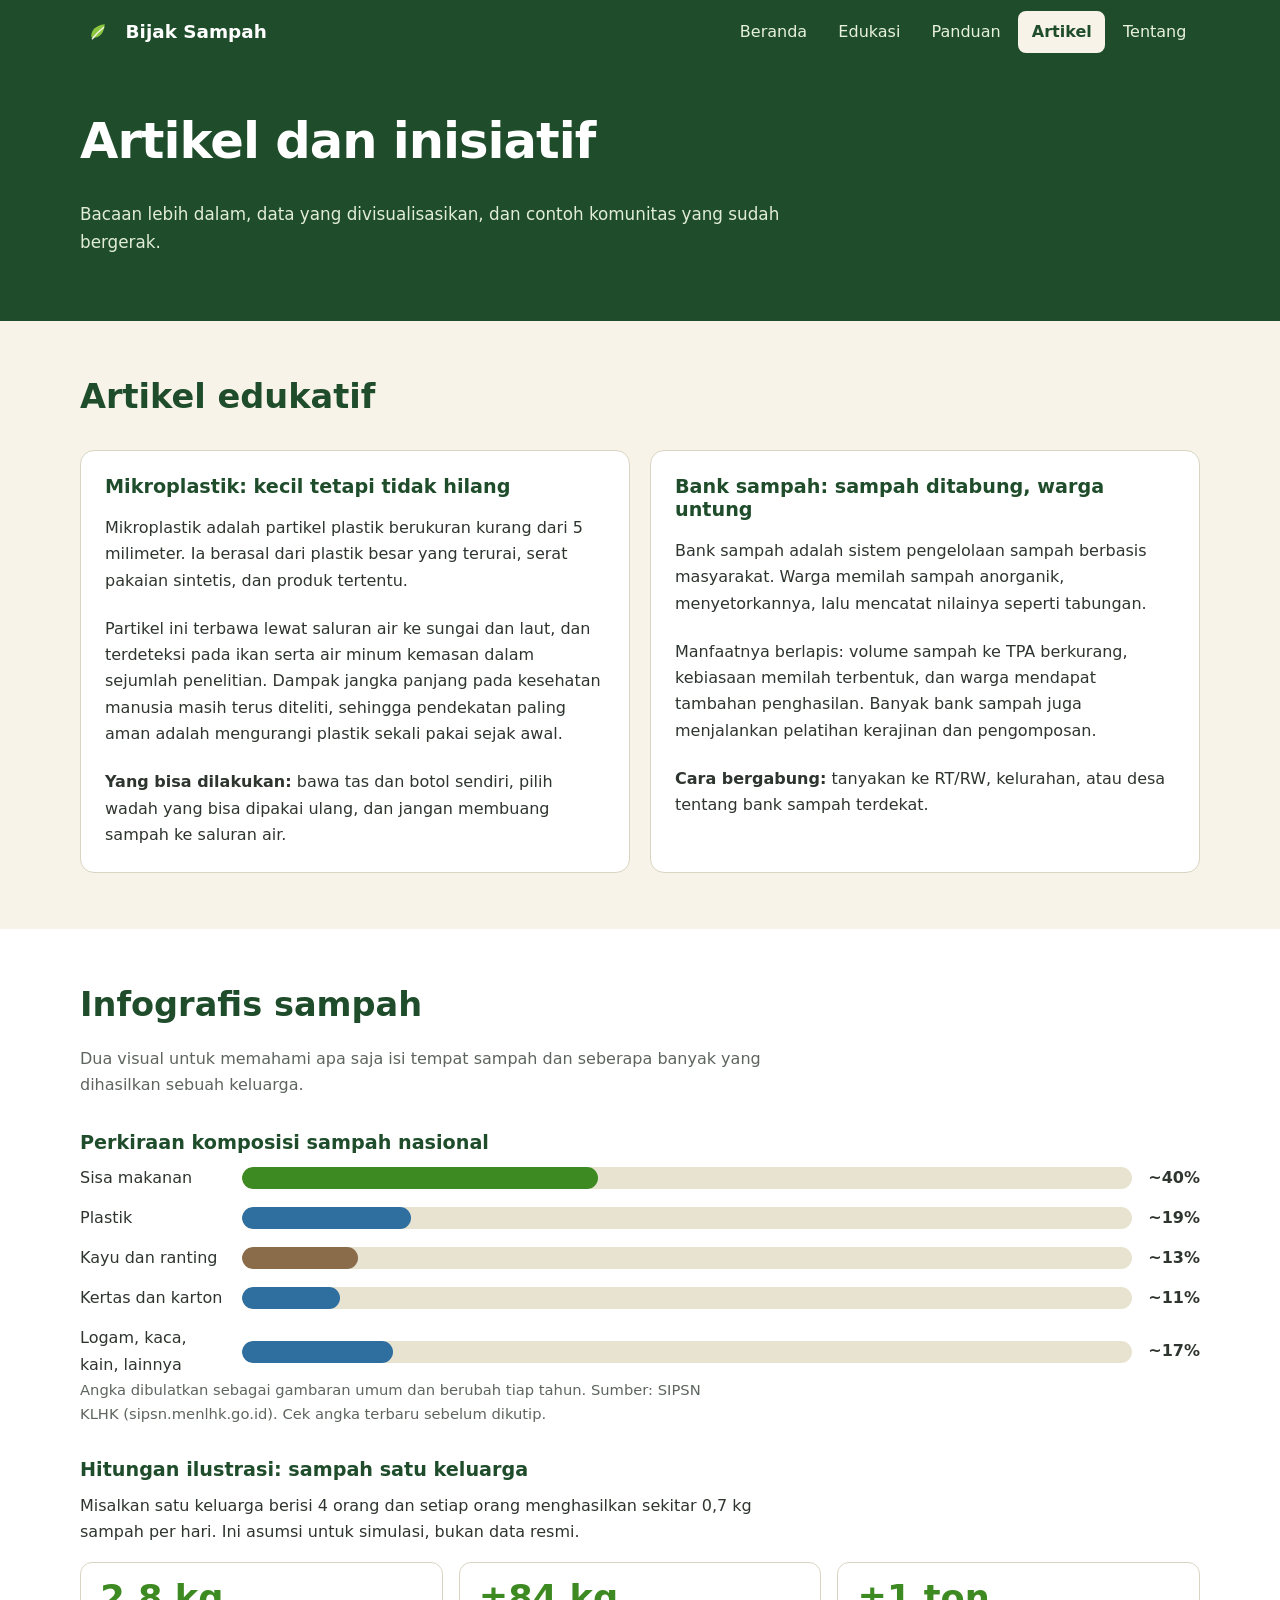
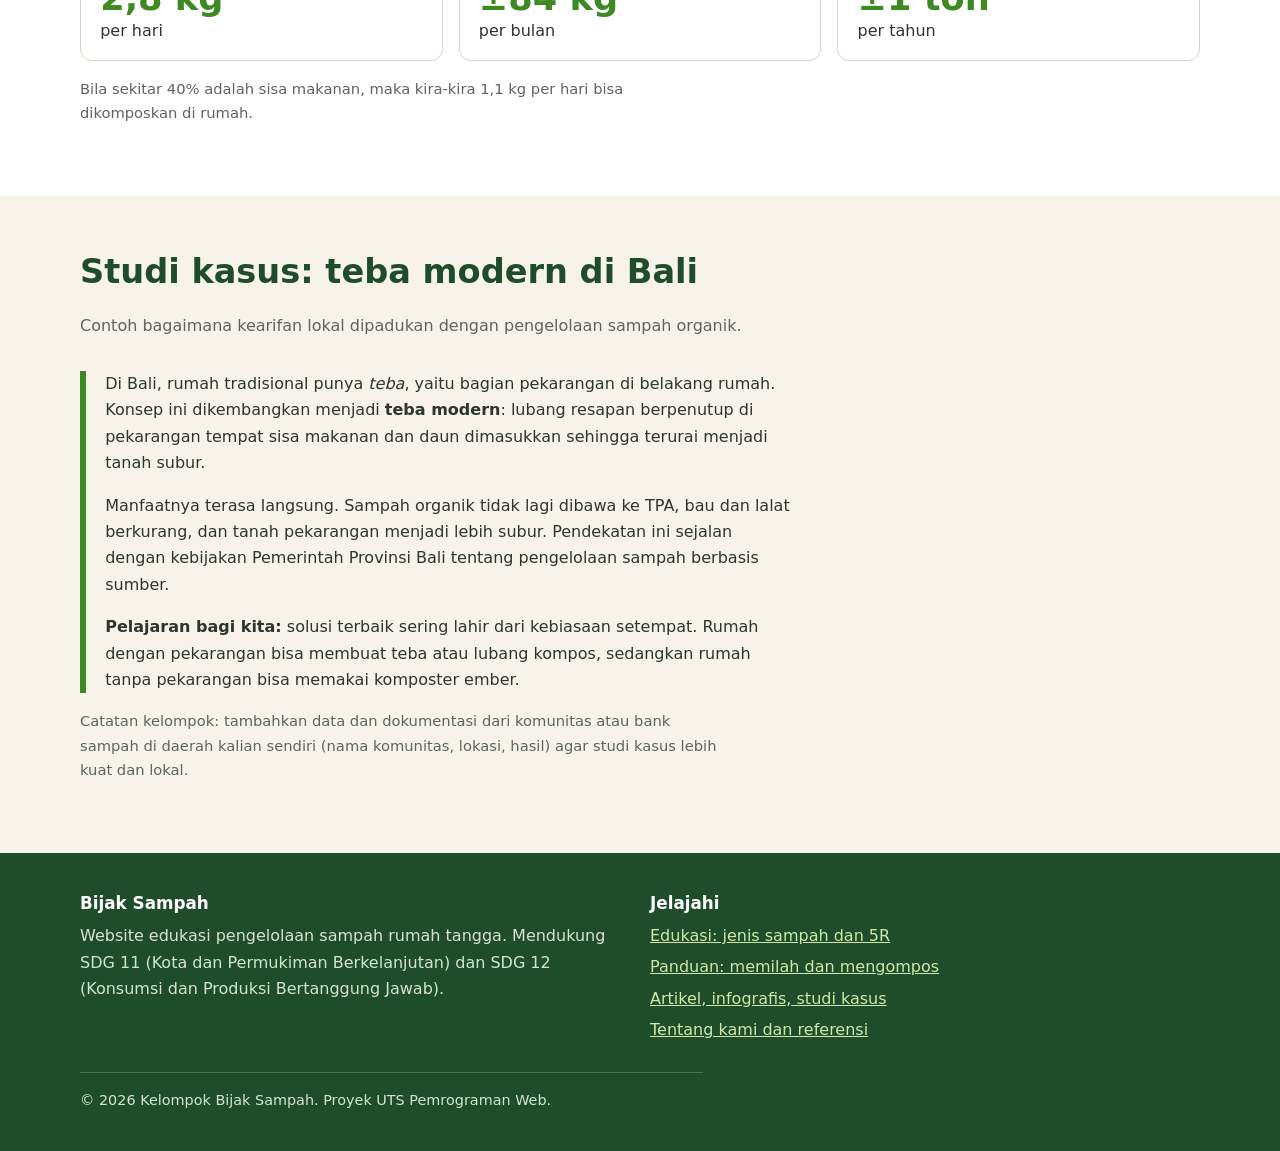
==== artikel.html @ 2006c681 "First Commit" ====
<!DOCTYPE html>
<html lang="id">
<head>
  <meta charset="UTF-8">
  <meta name="viewport" content="width=device-width, initial-scale=1.0">
  <meta name="description" content="Artikel mikroplastik dan bank sampah, infografis komposisi dan volume sampah, serta studi kasus komunitas.">
  <title>Artikel dan Inisiatif | Bijak Sampah</title>
  <link rel="icon" href="images/logo.svg" type="image/svg+xml">
  <link rel="stylesheet" href="css/style.css">
</head>
<body>
  <header class="header-situs">
    <div class="wadah">
      <nav class="bar-nav" aria-label="Navigasi utama">
        <a class="merek" href="index.html"><img src="images/logo.svg" alt="" width="36" height="36">Bijak Sampah</a>
        <input type="checkbox" id="cek-menu" class="cek-menu" aria-label="Buka atau tutup menu">
        <label for="cek-menu" class="tombol-menu">Menu</label>
        <ul class="menu">
        <li><a href="index.html">Beranda</a></li>
        <li><a href="edukasi.html">Edukasi</a></li>
        <li><a href="panduan.html">Panduan</a></li>
        <li><a href="artikel.html" aria-current="page">Artikel</a></li>
        <li><a href="tentang.html">Tentang</a></li>
        </ul>
      </nav>
    </div>
  </header>

  <main>

    <section class="hero hero-halaman">
      <div class="wadah">
        <h1>Artikel dan inisiatif</h1>
        <p>Bacaan lebih dalam, data yang divisualisasikan, dan contoh komunitas yang sudah bergerak.</p>
      </div>
    </section>

    <section id="artikel">
      <div class="wadah">
        <div class="judul-seksi"><h2>Artikel edukatif</h2></div>
        <div class="grid">
          <article class="kartu">
            <h3>Mikroplastik: kecil tetapi tidak hilang</h3>
            <p>Mikroplastik adalah partikel plastik berukuran kurang dari 5 milimeter. Ia berasal dari plastik besar yang terurai, serat pakaian sintetis, dan produk tertentu.</p>
            <p>Partikel ini terbawa lewat saluran air ke sungai dan laut, dan terdeteksi pada ikan serta air minum kemasan dalam sejumlah penelitian. Dampak jangka panjang pada kesehatan manusia masih terus diteliti, sehingga pendekatan paling aman adalah mengurangi plastik sekali pakai sejak awal.</p>
            <p><strong>Yang bisa dilakukan:</strong> bawa tas dan botol sendiri, pilih wadah yang bisa dipakai ulang, dan jangan membuang sampah ke saluran air.</p>
          </article>
          <article class="kartu">
            <h3>Bank sampah: sampah ditabung, warga untung</h3>
            <p>Bank sampah adalah sistem pengelolaan sampah berbasis masyarakat. Warga memilah sampah anorganik, menyetorkannya, lalu mencatat nilainya seperti tabungan.</p>
            <p>Manfaatnya berlapis: volume sampah ke TPA berkurang, kebiasaan memilah terbentuk, dan warga mendapat tambahan penghasilan. Banyak bank sampah juga menjalankan pelatihan kerajinan dan pengomposan.</p>
            <p><strong>Cara bergabung:</strong> tanyakan ke RT/RW, kelurahan, atau desa tentang bank sampah terdekat.</p>
          </article>
        </div>
      </div>
    </section>

    <section id="infografis" class="latar-putih">
      <div class="wadah">
        <div class="judul-seksi">
          <h2>Infografis sampah</h2>
          <p>Dua visual untuk memahami apa saja isi tempat sampah dan seberapa banyak yang dihasilkan sebuah keluarga.</p>
        </div>

        <h3>Perkiraan komposisi sampah nasional</h3>
        <div class="batang" role="img" aria-label="Diagram batang komposisi sampah: sisa makanan sekitar 40 persen, plastik 19 persen, kayu dan ranting 13 persen, kertas 11 persen, logam, kain, kaca, dan lainnya sisanya">
          <div class="baris-batang"><span class="label">Sisa makanan</span><div class="jalur"><div class="isi" style="--nilai:40"></div></div><span class="nilai">~40%</span></div>
          <div class="baris-batang"><span class="label">Plastik</span><div class="jalur"><div class="isi biru" style="--nilai:19"></div></div><span class="nilai">~19%</span></div>
          <div class="baris-batang"><span class="label">Kayu dan ranting</span><div class="jalur"><div class="isi cokelat" style="--nilai:13"></div></div><span class="nilai">~13%</span></div>
          <div class="baris-batang"><span class="label">Kertas dan karton</span><div class="jalur"><div class="isi biru" style="--nilai:11"></div></div><span class="nilai">~11%</span></div>
          <div class="baris-batang"><span class="label">Logam, kaca, kain, lainnya</span><div class="jalur"><div class="isi biru" style="--nilai:17"></div></div><span class="nilai">~17%</span></div>
        </div>
        <p class="catatan">Angka dibulatkan sebagai gambaran umum dan berubah tiap tahun. Sumber: SIPSN KLHK (sipsn.menlhk.go.id). Cek angka terbaru sebelum dikutip.</p>

        <h3 style="margin-top:2rem">Hitungan ilustrasi: sampah satu keluarga</h3>
        <p>Misalkan satu keluarga berisi 4 orang dan setiap orang menghasilkan sekitar 0,7 kg sampah per hari. Ini asumsi untuk simulasi, bukan data resmi.</p>
        <div class="garis-waktu">
          <div><div class="angka">2,8 kg</div>per hari</div>
          <div><div class="angka">±84 kg</div>per bulan</div>
          <div><div class="angka">±1 ton</div>per tahun</div>
        </div>
        <p class="catatan" style="margin-top:1rem">Bila sekitar 40% adalah sisa makanan, maka kira-kira 1,1 kg per hari bisa dikomposkan di rumah.</p>
      </div>
    </section>

    <section id="studi-kasus">
      <div class="wadah">
        <div class="judul-seksi">
          <h2>Studi kasus: teba modern di Bali</h2>
          <p>Contoh bagaimana kearifan lokal dipadukan dengan pengelolaan sampah organik.</p>
        </div>
        <div class="studi">
          <p>Di Bali, rumah tradisional punya <em>teba</em>, yaitu bagian pekarangan di belakang rumah. Konsep ini dikembangkan menjadi <strong>teba modern</strong>: lubang resapan berpenutup di pekarangan tempat sisa makanan dan daun dimasukkan sehingga terurai menjadi tanah subur.</p>
          <p>Manfaatnya terasa langsung. Sampah organik tidak lagi dibawa ke TPA, bau dan lalat berkurang, dan tanah pekarangan menjadi lebih subur. Pendekatan ini sejalan dengan kebijakan Pemerintah Provinsi Bali tentang pengelolaan sampah berbasis sumber.</p>
          <p><strong>Pelajaran bagi kita:</strong> solusi terbaik sering lahir dari kebiasaan setempat. Rumah dengan pekarangan bisa membuat teba atau lubang kompos, sedangkan rumah tanpa pekarangan bisa memakai komposter ember.</p>
        </div>
        <p class="catatan">Catatan kelompok: tambahkan data dan dokumentasi dari komunitas atau bank sampah di daerah kalian sendiri (nama komunitas, lokasi, hasil) agar studi kasus lebih kuat dan lokal.</p>
      </div>
    </section>

  </main>

  <footer class="footer-situs">
    <div class="wadah">
      <div class="grid">
        <div>
          <h2>Bijak Sampah</h2>
          <p>Website edukasi pengelolaan sampah rumah tangga. Mendukung SDG 11 (Kota dan Permukiman Berkelanjutan) dan SDG 12 (Konsumsi dan Produksi Bertanggung Jawab).</p>
        </div>
        <div>
          <h2>Jelajahi</h2>
          <ul>
            <li><a href="edukasi.html">Edukasi: jenis sampah dan 5R</a></li>
            <li><a href="panduan.html">Panduan: memilah dan mengompos</a></li>
            <li><a href="artikel.html">Artikel, infografis, studi kasus</a></li>
            <li><a href="tentang.html">Tentang kami dan referensi</a></li>
          </ul>
        </div>
      </div>
      <p class="hak-cipta">&copy; 2026 Kelompok Bijak Sampah. Proyek UTS Pemrograman Web.</p>
    </div>
  </footer>
</body>
</html>
---- css/style.css ----
/* =========================================================
   Bijak Sampah - style.css
   Urutan: 1) variabel  2) reset  3) tipografi  4) layout
           5) komponen  6) halaman khusus  7) media queries
   ========================================================= */

/* 1) VARIABEL WARNA & UKURAN
   Disimpan di :root supaya cukup ubah satu tempat untuk mengganti tema. */
:root {
  --hijau-daun: #3e8a22;
  --hijau-muda: #e3f0d3;
  --hijau-tua: #1f4d2b;
  --krem: #f7f3e8;
  --putih: #ffffff;
  --teks: #2e352f;        /* abu-abu netral gelap untuk teks */
  --teks-redup: #5d655e;
  --garis: #d9d4c2;
  --organik: #3e8a22;
  --anorganik: #2f6f9f;
  --b3: #b8402f;
  --lebar-maks: 1120px;
  --font: "Inter", "Segoe UI", Roboto, system-ui, -apple-system, Arial, sans-serif;
}

/* 2) RESET SEDERHANA
   border-box membuat padding tidak menambah lebar elemen. */
*, *::before, *::after { box-sizing: border-box; }
html { scroll-behavior: smooth; }
body {
  margin: 0;
  font-family: var(--font);
  font-size: 1rem;
  line-height: 1.65;
  color: var(--teks);
  background: var(--krem);
}
/* gambar tidak boleh melebihi lebar wadahnya -> mencegah horizontal scroll */
img { max-width: 100%; height: auto; display: block; }
a { color: var(--hijau-tua); }
a:hover { color: var(--hijau-daun); }
:focus-visible { outline: 3px solid #e0a500; outline-offset: 2px; }

/* 3) TIPOGRAFI */
h1, h2, h3 { line-height: 1.2; color: var(--hijau-tua); margin: 0 0 .6em; }
h1 { font-size: clamp(2rem, 5vw, 3.1rem); letter-spacing: -.02em; }
h2 { font-size: clamp(1.5rem, 3.2vw, 2.1rem); }
h3 { font-size: 1.2rem; }
p { margin: 0 0 1em; max-width: 68ch; }
.redup { color: var(--teks-redup); }

/* 4) LAYOUT UMUM */
.wadah { width: min(100% - 2rem, var(--lebar-maks)); margin-inline: auto; }
section { padding: 3.5rem 0; }
.latar-putih { background: var(--putih); }
.latar-hijau { background: var(--hijau-tua); color: var(--krem); }
.latar-hijau h2, .latar-hijau h3 { color: var(--putih); }
.latar-hijau a { color: #cfe9a8; }
.judul-seksi { margin-bottom: 2rem; }
.judul-seksi p { color: var(--teks-redup); }
.latar-hijau .judul-seksi p { color: #d6e4cf; }

/* Grid responsif: kolom otomatis menyesuaikan lebar layar.
   auto-fit + minmax = jumlah kolom berubah tanpa media query. */
.grid { display: grid; gap: 1.25rem; grid-template-columns: repeat(auto-fit, minmax(250px, 1fr)); }
.grid-2 { display: grid; gap: 2rem; grid-template-columns: 1fr 1fr; align-items: center; }

/* HEADER & NAVIGASI (Flexbox) */
.header-situs {
  position: sticky; top: 0; z-index: 10;
  background: var(--hijau-tua); color: var(--krem);
}
.bar-nav { display: flex; align-items: center; justify-content: space-between; min-height: 64px; gap: 1rem; }
.merek { display: flex; align-items: center; gap: .6rem; color: var(--putih); text-decoration: none; font-weight: 700; font-size: 1.15rem; }
.merek img { width: 36px; height: 36px; }
.menu { display: flex; gap: .25rem; list-style: none; margin: 0; padding: 0; }
.menu a { display: block; padding: .5rem .85rem; border-radius: 8px; color: #e8f1de; text-decoration: none; font-weight: 500; }
.menu a:hover { background: rgba(255,255,255,.12); color: var(--putih); }
.menu a[aria-current="page"] { background: var(--krem); color: var(--hijau-tua); font-weight: 700; }
/* Menu hamburger tanpa JavaScript: checkbox tersembunyi + label */
.cek-menu { position: absolute; opacity: 0; pointer-events: none; }
.tombol-menu { display: none; cursor: pointer; padding: .5rem .75rem; border: 2px solid #9cc47a; border-radius: 8px; color: var(--putih); font-weight: 600; }
.cek-menu:focus-visible + .tombol-menu { outline: 3px solid #e0a500; outline-offset: 2px; }

/* 5) KOMPONEN */
.tombol {
  display: inline-block; padding: .8rem 1.4rem; border-radius: 999px;
  font-weight: 700; text-decoration: none; border: 2px solid transparent;
}
.tombol-utama { background: #f3c93c; color: #2b2400; }
.tombol-utama:hover { background: #ffd84d; color: #2b2400; }
.tombol-garis { border-color: var(--krem); color: var(--krem); }
.tombol-garis:hover { background: rgba(255,255,255,.14); color: var(--putih); }
.tombol-hijau { background: var(--hijau-tua); color: var(--putih); }
.tombol-hijau:hover { background: var(--hijau-daun); color: var(--putih); }
.aksi { display: flex; flex-wrap: wrap; gap: .75rem; margin-top: 1.5rem; }

/* Kartu (card) */
.kartu {
  background: var(--putih); border: 1px solid var(--garis); border-radius: 14px;
  padding: 1.5rem; display: flex; flex-direction: column; gap: .35rem;
}
.kartu p:last-child { margin-bottom: 0; }
.kartu img.ikon { width: 56px; height: 56px; margin-bottom: .5rem; }
.kartu-organik { border-top: 6px solid var(--organik); }
.kartu-anorganik { border-top: 6px solid var(--anorganik); }
.kartu-b3 { border-top: 6px solid var(--b3); }
.kartu-tautan { text-decoration: none; color: inherit; transition: transform .15s; }
.kartu-tautan:hover { transform: translateY(-3px); border-color: var(--hijau-daun); }
.kartu-tautan h3 { margin-bottom: .2em; }
.kartu-tautan .lanjut { margin-top: auto; padding-top: .75rem; font-weight: 700; color: var(--hijau-tua); }
.kartu ul { margin: .25rem 0 0; padding-left: 1.2rem; }
.kartu li { margin-bottom: .3rem; }

/* Kotak fakta */
.fakta { background: var(--hijau-muda); border-left: 6px solid var(--hijau-daun); border-radius: 10px; padding: 1.1rem 1.3rem; margin: 0 0 1rem; }
.fakta strong { color: var(--hijau-tua); }
.catatan { font-size: .92rem; color: var(--teks-redup); }

/* Langkah bernomor (konten memang berurutan) */
.langkah { list-style: none; counter-reset: langkah; padding: 0; margin: 0; display: grid; gap: 1rem; }
.langkah li {
  counter-increment: langkah; position: relative;
  background: var(--putih); border: 1px solid var(--garis); border-radius: 12px;
  padding: 1.1rem 1.2rem 1.1rem 4rem;
}
.langkah li::before {
  content: counter(langkah); position: absolute; left: 1.1rem; top: 1rem;
  width: 2.2rem; height: 2.2rem; border-radius: 50%;
  background: var(--hijau-tua); color: var(--putih); font-weight: 700;
  display: grid; place-items: center;
}
.langkah h3 { margin-bottom: .2em; font-size: 1.05rem; }
.langkah p { margin: 0; }

/* Tabel */
.bungkus-tabel { overflow-x: auto; border: 1px solid var(--garis); border-radius: 12px; background: var(--putih); }
table { border-collapse: collapse; width: 100%; min-width: 520px; }
th, td { text-align: left; padding: .8rem 1rem; border-bottom: 1px solid var(--garis); vertical-align: top; }
th { background: var(--hijau-muda); color: var(--hijau-tua); }
tr:last-child td { border-bottom: 0; }

/* Footer */
.footer-situs { background: var(--hijau-tua); color: #d6e4cf; padding: 2.5rem 0 1.5rem; }
.footer-situs .grid { margin-bottom: 1.5rem; }
.footer-situs h2 { font-size: 1.05rem; color: var(--putih); }
.footer-situs a { color: #cfe9a8; }
.footer-situs ul { list-style: none; margin: 0; padding: 0; }
.footer-situs li { margin-bottom: .3rem; }
.hak-cipta { border-top: 1px solid rgba(255,255,255,.2); padding-top: 1rem; font-size: .9rem; }

/* 6) BAGIAN KHUSUS HALAMAN */
/* Hero beranda */
.hero { background: var(--hijau-tua); color: var(--krem); padding: 4rem 0; }
.hero h1 { color: var(--putih); }
.hero p { font-size: 1.15rem; color: #e1ecd9; }
.hero img { border-radius: 18px; box-shadow: 0 10px 30px rgba(0,0,0,.25); }
.hero-halaman { padding: 3rem 0; }
.hero-halaman p { font-size: 1.05rem; }

/* Statistik singkat */
.angka { font-size: 2.2rem; font-weight: 800; color: var(--hijau-daun); line-height: 1.1; }

/* Infografis: batang horizontal dengan CSS murni.
   Lebar batang diatur lewat variabel --nilai pada elemen. */
.batang { display: grid; gap: .85rem; }
.baris-batang { display: grid; grid-template-columns: 150px 1fr 56px; align-items: center; gap: .75rem; }
.jalur { background: #e8e3d1; border-radius: 999px; height: 22px; overflow: hidden; }
.isi { height: 100%; width: calc(var(--nilai) * 1%); background: var(--hijau-daun); border-radius: 999px; }
.isi.biru { background: var(--anorganik); }
.isi.cokelat { background: #8a6b4a; }
.nilai { font-weight: 700; text-align: right; }

/* Kalkulator ilustrasi harian -> bulanan -> tahunan */
.garis-waktu { display: flex; flex-wrap: wrap; gap: 1rem; }
.garis-waktu > div { flex: 1 1 180px; background: var(--putih); border: 1px solid var(--garis); border-radius: 12px; padding: 1rem 1.2rem; }

/* Kutipan studi kasus */
.studi { border-left: 6px solid var(--hijau-daun); padding-left: 1.2rem; }

/* Identitas kelompok */
.anggota { display: flex; align-items: center; gap: 1rem; }
.avatar { width: 52px; height: 52px; flex: none; border-radius: 50%; background: var(--hijau-muda); color: var(--hijau-tua); display: grid; place-items: center; font-weight: 800; }

/* 7) MEDIA QUERIES (responsif)
   Tablet (<= 900px) dan smartphone (<= 640px). */
@media (max-width: 900px) {
  .grid-2 { grid-template-columns: 1fr; }
  section { padding: 2.75rem 0; }
  .hero { padding: 3rem 0; }

  /* Navigasi berubah menjadi menu turun (hamburger) */
  .tombol-menu { display: block; }
  .menu {
    display: none; position: absolute; left: 0; right: 0; top: 100%;
    flex-direction: column; background: var(--hijau-tua); padding: .5rem 1rem 1rem;
    border-top: 1px solid rgba(255,255,255,.2);
  }
  .cek-menu:checked ~ .menu { display: flex; }
  .menu a { padding: .8rem 1rem; }
  .bar-nav { position: relative; }
}
@media (max-width: 640px) {
  body { font-size: 1.02rem; }
  .baris-batang { grid-template-columns: 1fr 48px; }
  .baris-batang .label { grid-column: 1 / -1; font-weight: 600; }
  .langkah li { padding-left: 3.6rem; }
  .tombol { width: 100%; text-align: center; }
}
@media (prefers-reduced-motion: reduce) {
  html { scroll-behavior: auto; }
  .kartu-tautan { transition: none; }
}
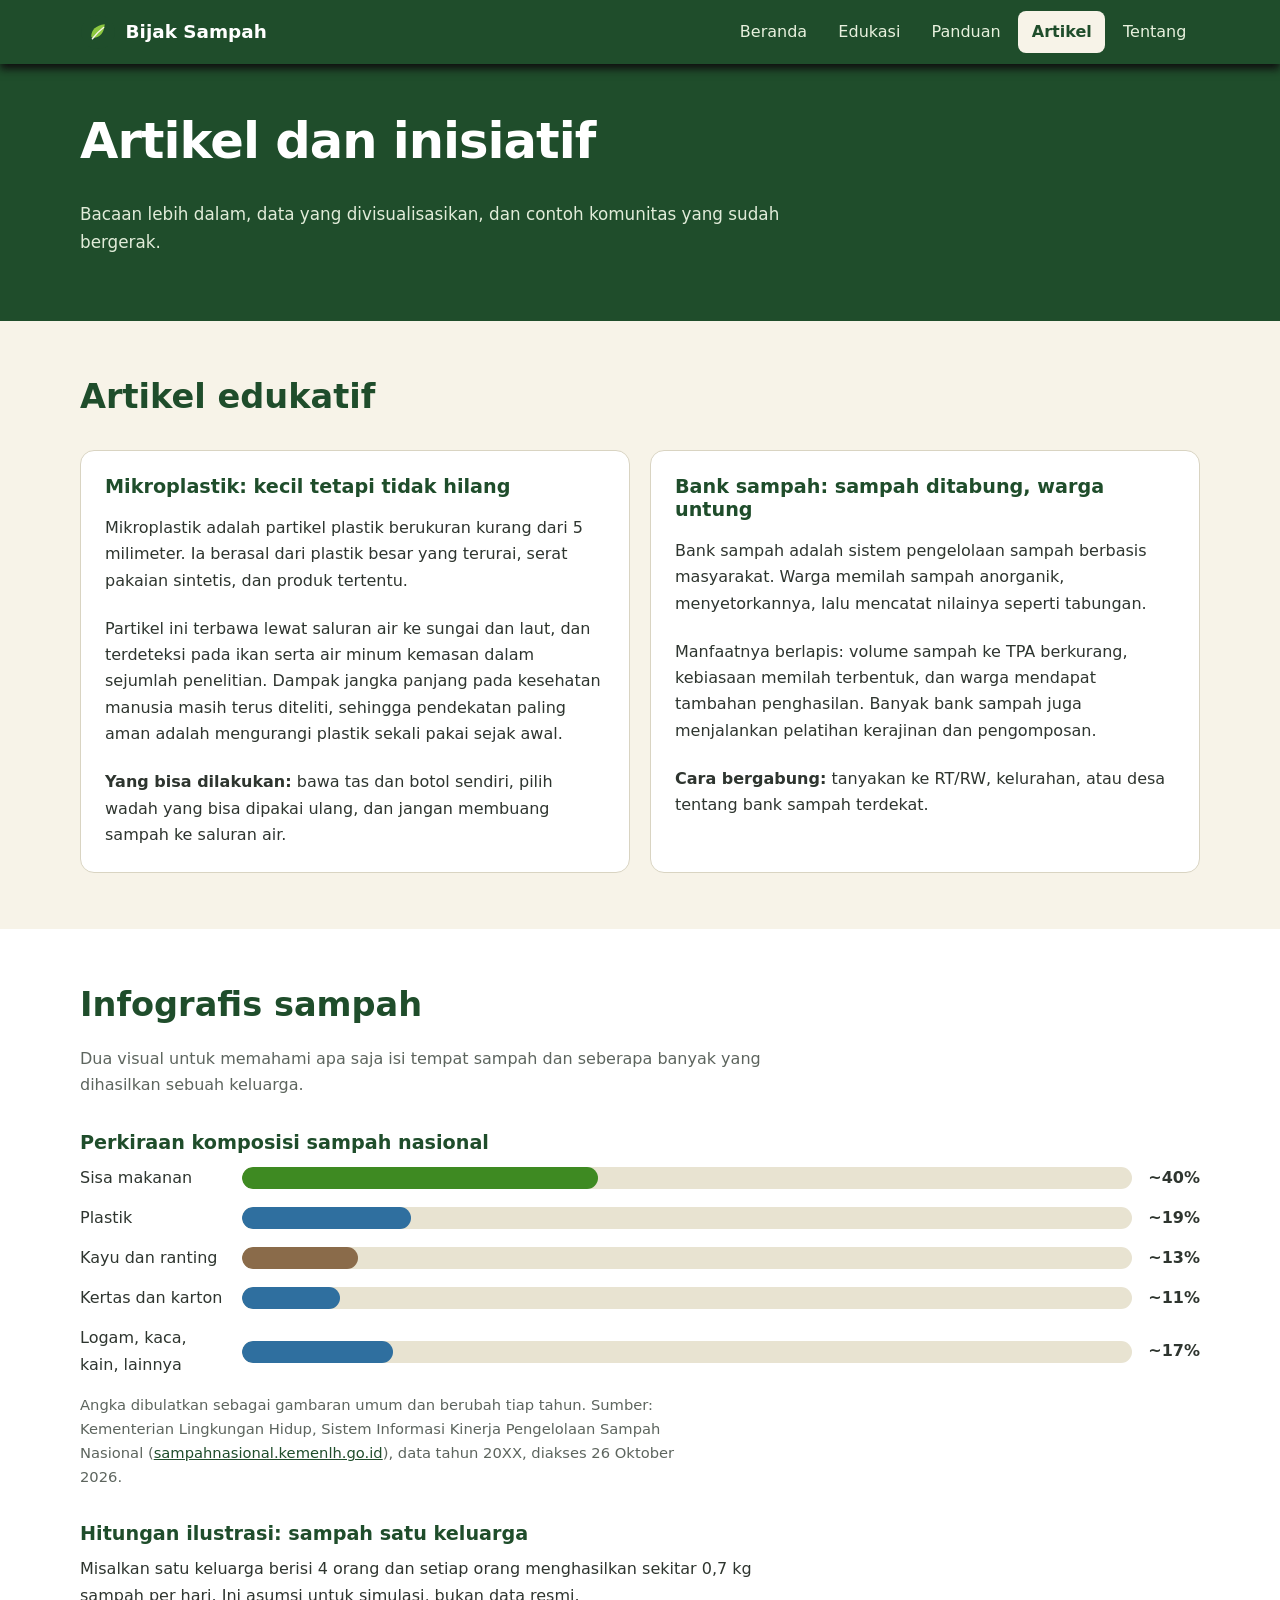
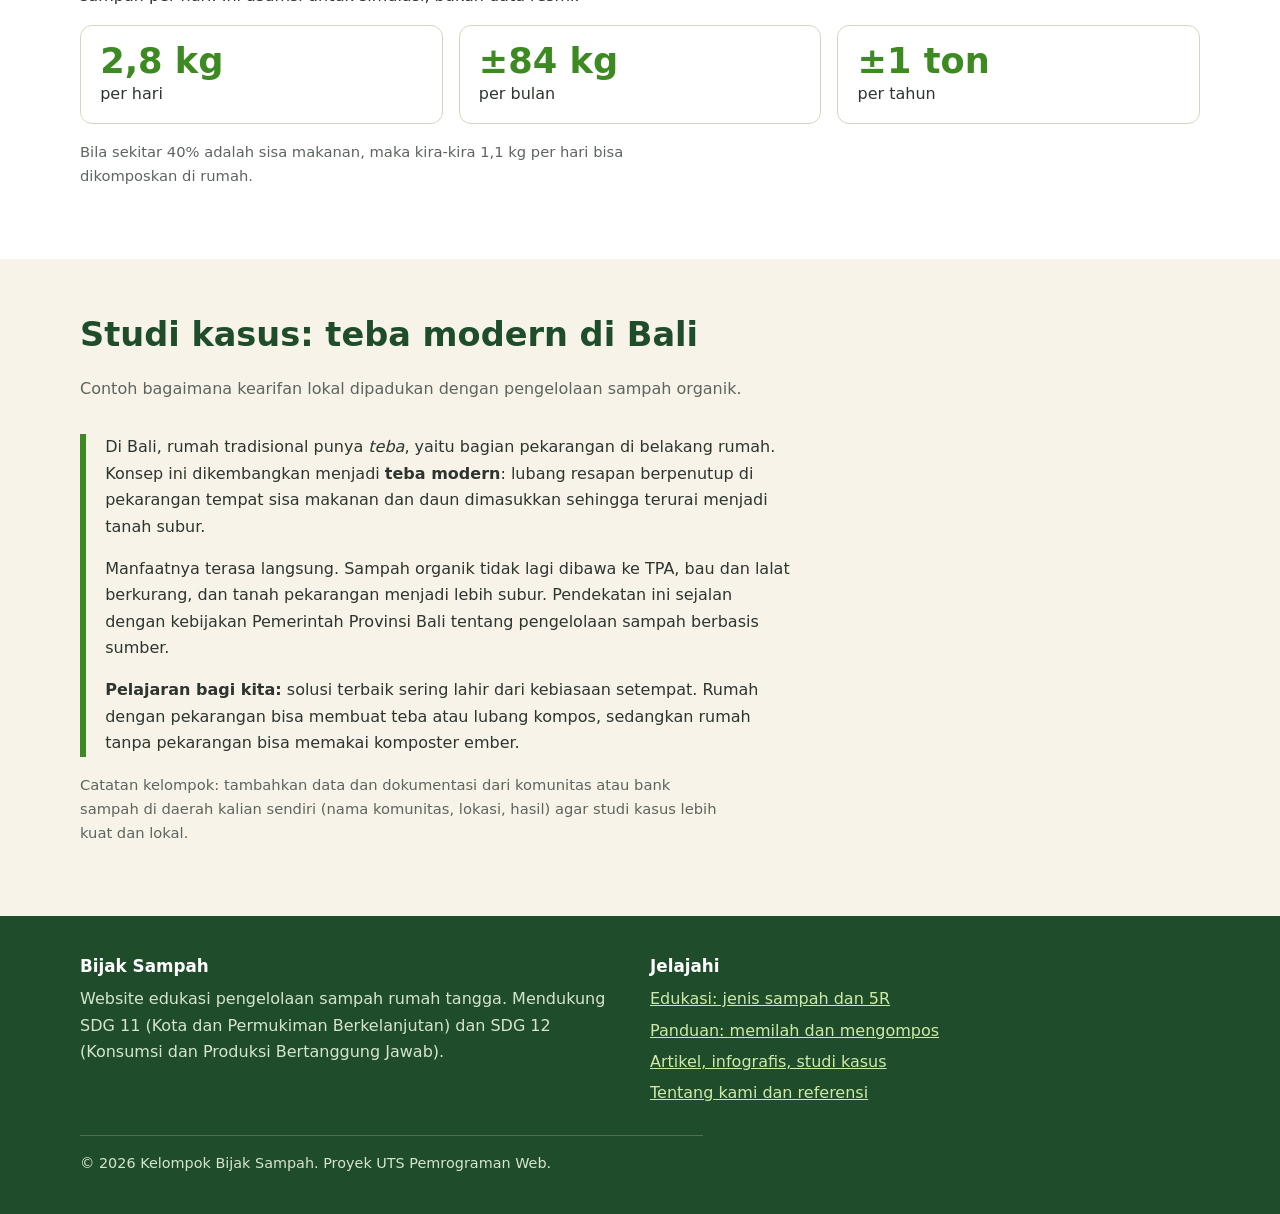
==== commit 695d9fc4: "mengubah sumber referensi" ====
--- a/artikel.html
+++ b/artikel.html
@@ -70,7 +70,10 @@
           <div class="baris-batang"><span class="label">Kertas dan karton</span><div class="jalur"><div class="isi biru" style="--nilai:11"></div></div><span class="nilai">~11%</span></div>
           <div class="baris-batang"><span class="label">Logam, kaca, kain, lainnya</span><div class="jalur"><div class="isi biru" style="--nilai:17"></div></div><span class="nilai">~17%</span></div>
         </div>
-        <p class="catatan">Angka dibulatkan sebagai gambaran umum dan berubah tiap tahun. Sumber: SIPSN KLHK (sipsn.menlhk.go.id). Cek angka terbaru sebelum dikutip.</p>
+        <p class="catatan"><p class="catatan">Angka dibulatkan sebagai gambaran umum dan berubah tiap tahun.
+        Sumber: Kementerian Lingkungan Hidup, Sistem Informasi Kinerja Pengelolaan Sampah Nasional
+        (<a href="https://sampahnasional.kemenlh.go.id">sampahnasional.kemenlh.go.id</a>),
+        data tahun 20XX, diakses 26 Oktober 2026.</p>
 
         <h3 style="margin-top:2rem">Hitungan ilustrasi: sampah satu keluarga</h3>
         <p>Misalkan satu keluarga berisi 4 orang dan setiap orang menghasilkan sekitar 0,7 kg sampah per hari. Ini asumsi untuk simulasi, bukan data resmi.</p>
--- a/css/style.css
+++ b/css/style.css
@@ -68,6 +68,7 @@
 .header-situs {
   position: sticky; top: 0; z-index: 10;
   background: var(--hijau-tua); color: var(--krem);
+  box-shadow: 0px 5px 8px rgb(15, 15, 15);
 }
 .bar-nav { display: flex; align-items: center; justify-content: space-between; min-height: 64px; gap: 1rem; }
 .merek { display: flex; align-items: center; gap: .6rem; color: var(--putih); text-decoration: none; font-weight: 700; font-size: 1.15rem; }
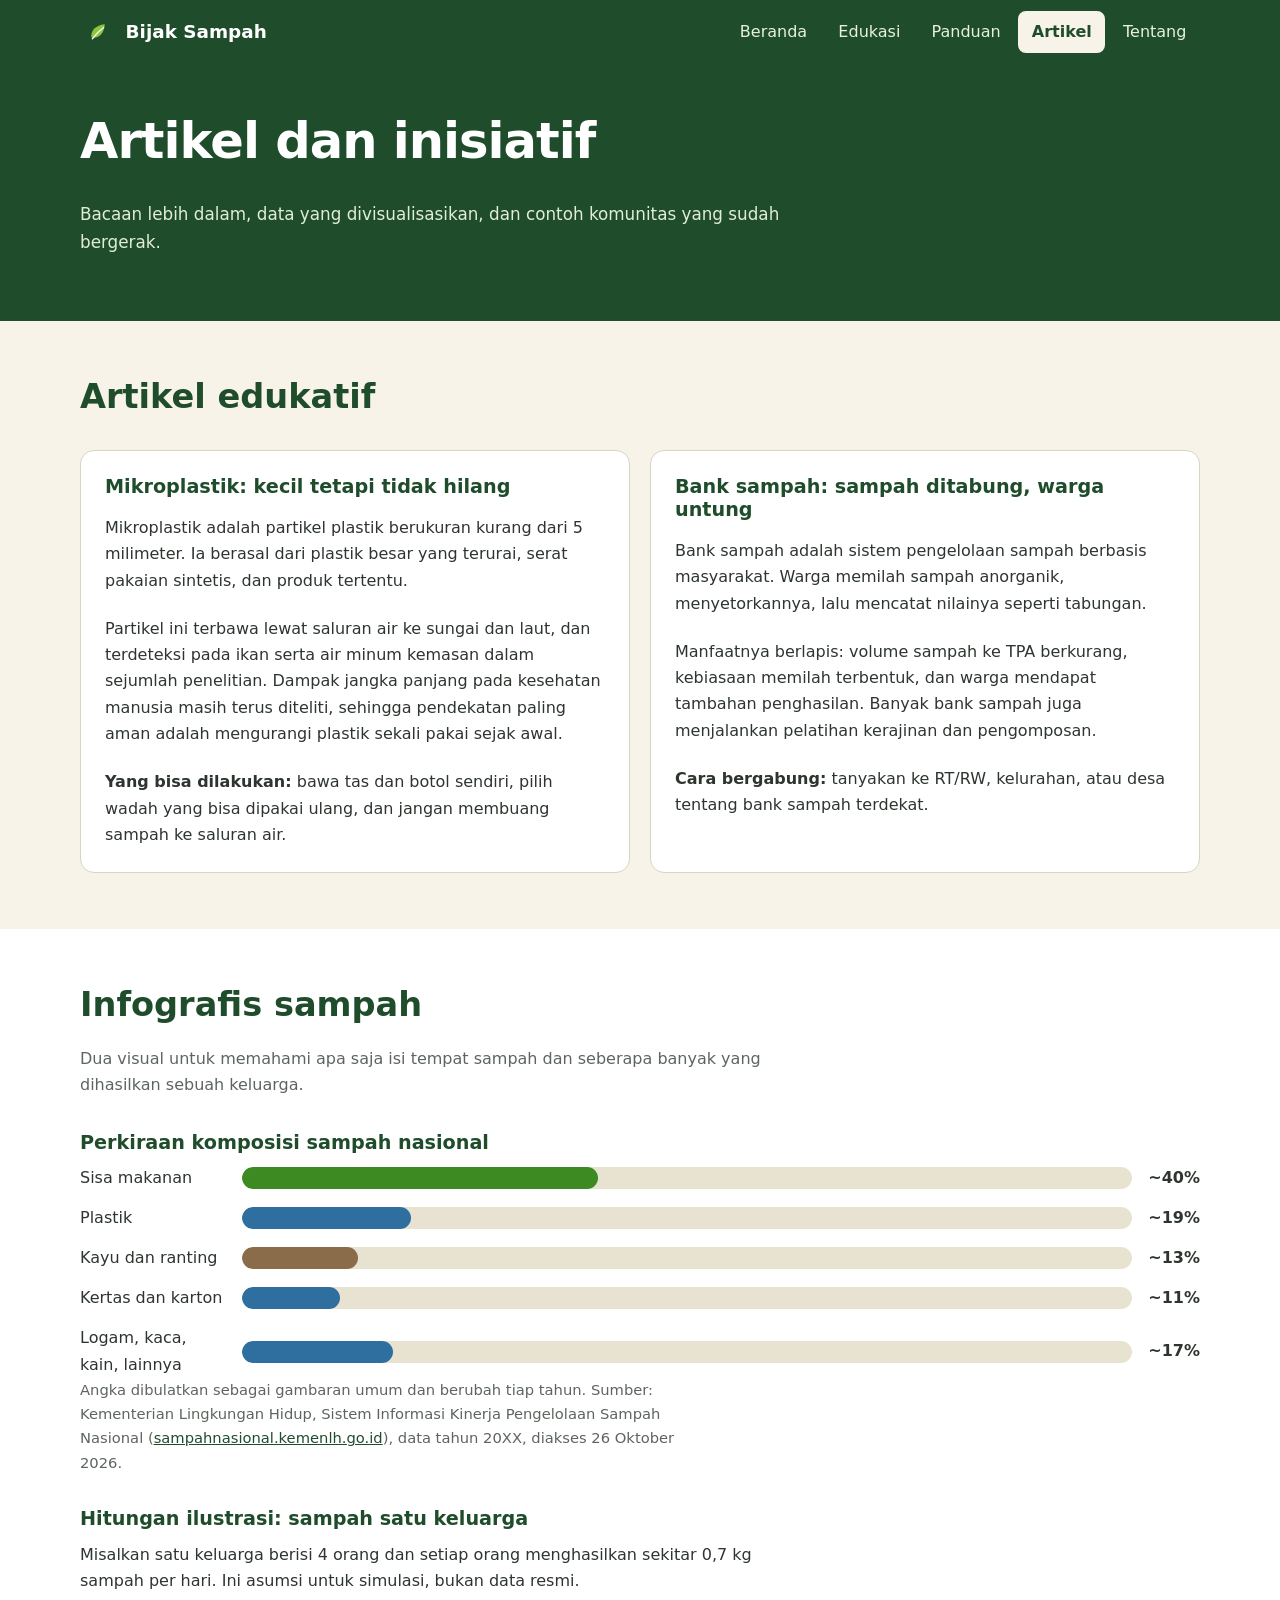
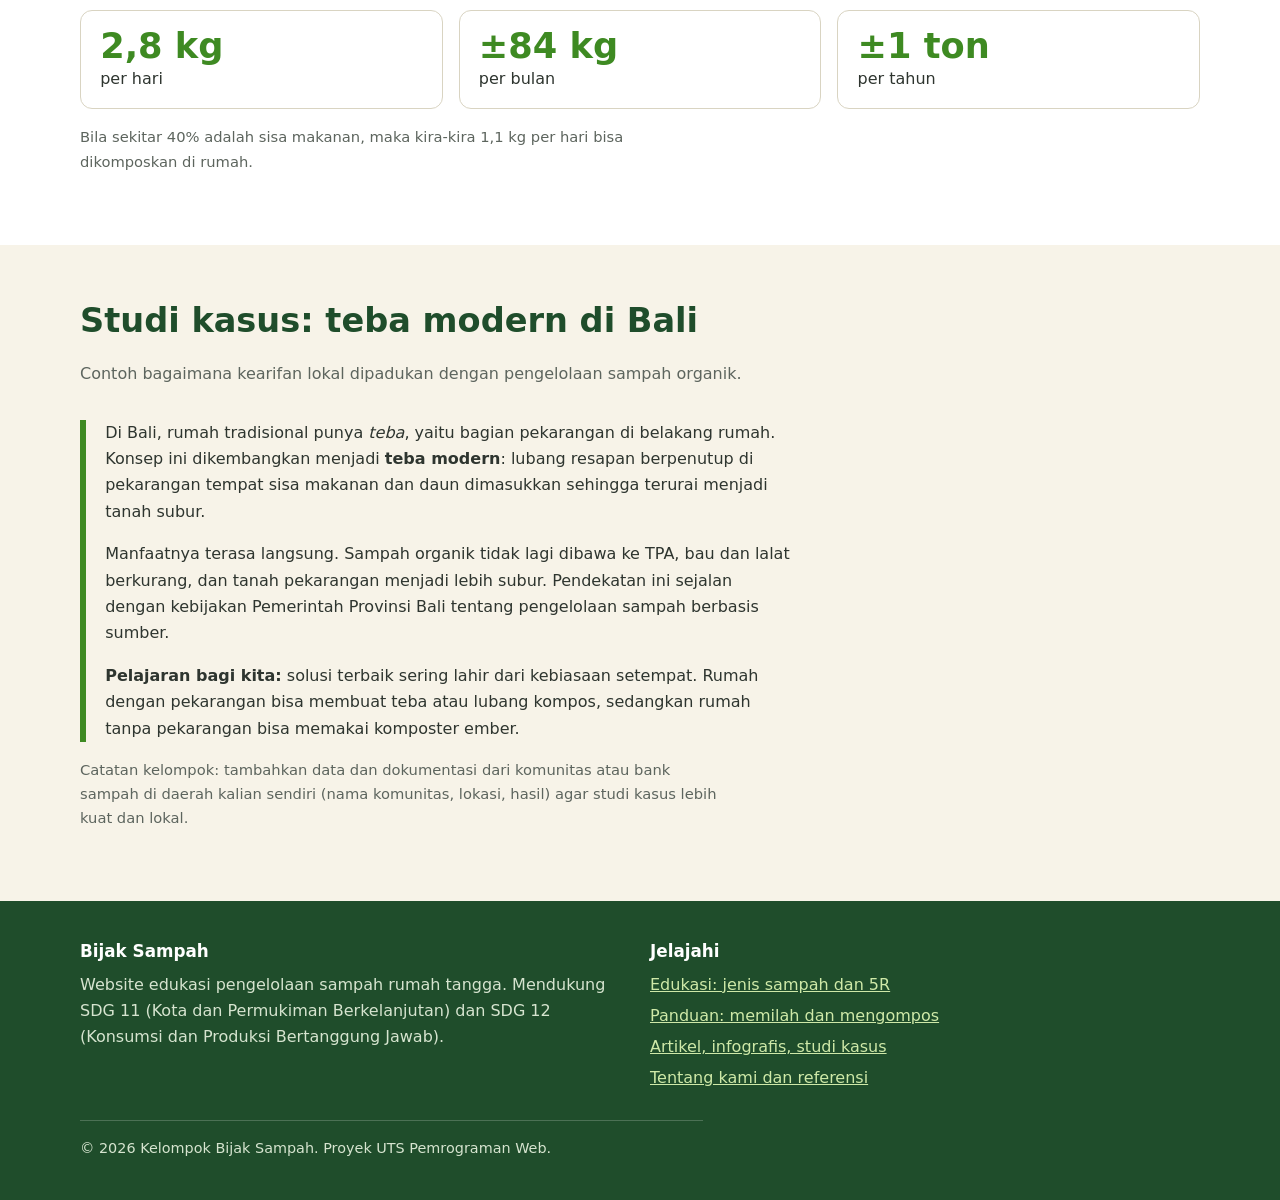
==== commit 0f036f41: "ubah referensi" ====
--- a/artikel.html
+++ b/artikel.html
@@ -70,7 +70,7 @@
           <div class="baris-batang"><span class="label">Kertas dan karton</span><div class="jalur"><div class="isi biru" style="--nilai:11"></div></div><span class="nilai">~11%</span></div>
           <div class="baris-batang"><span class="label">Logam, kaca, kain, lainnya</span><div class="jalur"><div class="isi biru" style="--nilai:17"></div></div><span class="nilai">~17%</span></div>
         </div>
-        <p class="catatan"><p class="catatan">Angka dibulatkan sebagai gambaran umum dan berubah tiap tahun.
+        <p class="catatan">Angka dibulatkan sebagai gambaran umum dan berubah tiap tahun.
         Sumber: Kementerian Lingkungan Hidup, Sistem Informasi Kinerja Pengelolaan Sampah Nasional
         (<a href="https://sampahnasional.kemenlh.go.id">sampahnasional.kemenlh.go.id</a>),
         data tahun 20XX, diakses 26 Oktober 2026.</p>
--- a/css/style.css
+++ b/css/style.css
@@ -1,18 +1,10 @@
-/* =========================================================
-   Bijak Sampah - style.css
-   Urutan: 1) variabel  2) reset  3) tipografi  4) layout
-           5) komponen  6) halaman khusus  7) media queries
-   ========================================================= */
-
-/* 1) VARIABEL WARNA & UKURAN
-   Disimpan di :root supaya cukup ubah satu tempat untuk mengganti tema. */
 :root {
   --hijau-daun: #3e8a22;
   --hijau-muda: #e3f0d3;
   --hijau-tua: #1f4d2b;
   --krem: #f7f3e8;
   --putih: #ffffff;
-  --teks: #2e352f;        /* abu-abu netral gelap untuk teks */
+  --teks: #2e352f;        
   --teks-redup: #5d655e;
   --garis: #d9d4c2;
   --organik: #3e8a22;
@@ -22,8 +14,6 @@
   --font: "Inter", "Segoe UI", Roboto, system-ui, -apple-system, Arial, sans-serif;
 }
 
-/* 2) RESET SEDERHANA
-   border-box membuat padding tidak menambah lebar elemen. */
 *, *::before, *::after { box-sizing: border-box; }
 html { scroll-behavior: smooth; }
 body {
@@ -34,13 +24,13 @@
   color: var(--teks);
   background: var(--krem);
 }
-/* gambar tidak boleh melebihi lebar wadahnya -> mencegah horizontal scroll */
+
 img { max-width: 100%; height: auto; display: block; }
 a { color: var(--hijau-tua); }
 a:hover { color: var(--hijau-daun); }
 :focus-visible { outline: 3px solid #e0a500; outline-offset: 2px; }
 
-/* 3) TIPOGRAFI */
+
 h1, h2, h3 { line-height: 1.2; color: var(--hijau-tua); margin: 0 0 .6em; }
 h1 { font-size: clamp(2rem, 5vw, 3.1rem); letter-spacing: -.02em; }
 h2 { font-size: clamp(1.5rem, 3.2vw, 2.1rem); }
@@ -48,7 +38,7 @@
 p { margin: 0 0 1em; max-width: 68ch; }
 .redup { color: var(--teks-redup); }
 
-/* 4) LAYOUT UMUM */
+
 .wadah { width: min(100% - 2rem, var(--lebar-maks)); margin-inline: auto; }
 section { padding: 3.5rem 0; }
 .latar-putih { background: var(--putih); }
@@ -59,16 +49,14 @@
 .judul-seksi p { color: var(--teks-redup); }
 .latar-hijau .judul-seksi p { color: #d6e4cf; }
 
-/* Grid responsif: kolom otomatis menyesuaikan lebar layar.
-   auto-fit + minmax = jumlah kolom berubah tanpa media query. */
+
 .grid { display: grid; gap: 1.25rem; grid-template-columns: repeat(auto-fit, minmax(250px, 1fr)); }
 .grid-2 { display: grid; gap: 2rem; grid-template-columns: 1fr 1fr; align-items: center; }
 
-/* HEADER & NAVIGASI (Flexbox) */
+
 .header-situs {
   position: sticky; top: 0; z-index: 10;
   background: var(--hijau-tua); color: var(--krem);
-  box-shadow: 0px 5px 8px rgb(15, 15, 15);
 }
 .bar-nav { display: flex; align-items: center; justify-content: space-between; min-height: 64px; gap: 1rem; }
 .merek { display: flex; align-items: center; gap: .6rem; color: var(--putih); text-decoration: none; font-weight: 700; font-size: 1.15rem; }
@@ -77,12 +65,12 @@
 .menu a { display: block; padding: .5rem .85rem; border-radius: 8px; color: #e8f1de; text-decoration: none; font-weight: 500; }
 .menu a:hover { background: rgba(255,255,255,.12); color: var(--putih); }
 .menu a[aria-current="page"] { background: var(--krem); color: var(--hijau-tua); font-weight: 700; }
-/* Menu hamburger tanpa JavaScript: checkbox tersembunyi + label */
+
 .cek-menu { position: absolute; opacity: 0; pointer-events: none; }
 .tombol-menu { display: none; cursor: pointer; padding: .5rem .75rem; border: 2px solid #9cc47a; border-radius: 8px; color: var(--putih); font-weight: 600; }
 .cek-menu:focus-visible + .tombol-menu { outline: 3px solid #e0a500; outline-offset: 2px; }
 
-/* 5) KOMPONEN */
+
 .tombol {
   display: inline-block; padding: .8rem 1.4rem; border-radius: 999px;
   font-weight: 700; text-decoration: none; border: 2px solid transparent;
@@ -95,7 +83,7 @@
 .tombol-hijau:hover { background: var(--hijau-daun); color: var(--putih); }
 .aksi { display: flex; flex-wrap: wrap; gap: .75rem; margin-top: 1.5rem; }
 
-/* Kartu (card) */
+
 .kartu {
   background: var(--putih); border: 1px solid var(--garis); border-radius: 14px;
   padding: 1.5rem; display: flex; flex-direction: column; gap: .35rem;
@@ -112,12 +100,12 @@
 .kartu ul { margin: .25rem 0 0; padding-left: 1.2rem; }
 .kartu li { margin-bottom: .3rem; }
 
-/* Kotak fakta */
+
 .fakta { background: var(--hijau-muda); border-left: 6px solid var(--hijau-daun); border-radius: 10px; padding: 1.1rem 1.3rem; margin: 0 0 1rem; }
 .fakta strong { color: var(--hijau-tua); }
 .catatan { font-size: .92rem; color: var(--teks-redup); }
 
-/* Langkah bernomor (konten memang berurutan) */
+
 .langkah { list-style: none; counter-reset: langkah; padding: 0; margin: 0; display: grid; gap: 1rem; }
 .langkah li {
   counter-increment: langkah; position: relative;
@@ -133,14 +121,14 @@
 .langkah h3 { margin-bottom: .2em; font-size: 1.05rem; }
 .langkah p { margin: 0; }
 
-/* Tabel */
+
 .bungkus-tabel { overflow-x: auto; border: 1px solid var(--garis); border-radius: 12px; background: var(--putih); }
 table { border-collapse: collapse; width: 100%; min-width: 520px; }
 th, td { text-align: left; padding: .8rem 1rem; border-bottom: 1px solid var(--garis); vertical-align: top; }
 th { background: var(--hijau-muda); color: var(--hijau-tua); }
 tr:last-child td { border-bottom: 0; }
 
-/* Footer */
+
 .footer-situs { background: var(--hijau-tua); color: #d6e4cf; padding: 2.5rem 0 1.5rem; }
 .footer-situs .grid { margin-bottom: 1.5rem; }
 .footer-situs h2 { font-size: 1.05rem; color: var(--putih); }
@@ -149,8 +137,7 @@
 .footer-situs li { margin-bottom: .3rem; }
 .hak-cipta { border-top: 1px solid rgba(255,255,255,.2); padding-top: 1rem; font-size: .9rem; }
 
-/* 6) BAGIAN KHUSUS HALAMAN */
-/* Hero beranda */
+
 .hero { background: var(--hijau-tua); color: var(--krem); padding: 4rem 0; }
 .hero h1 { color: var(--putih); }
 .hero p { font-size: 1.15rem; color: #e1ecd9; }
@@ -158,11 +145,10 @@
 .hero-halaman { padding: 3rem 0; }
 .hero-halaman p { font-size: 1.05rem; }
 
-/* Statistik singkat */
+
 .angka { font-size: 2.2rem; font-weight: 800; color: var(--hijau-daun); line-height: 1.1; }
 
-/* Infografis: batang horizontal dengan CSS murni.
-   Lebar batang diatur lewat variabel --nilai pada elemen. */
+
 .batang { display: grid; gap: .85rem; }
 .baris-batang { display: grid; grid-template-columns: 150px 1fr 56px; align-items: center; gap: .75rem; }
 .jalur { background: #e8e3d1; border-radius: 999px; height: 22px; overflow: hidden; }
@@ -171,25 +157,23 @@
 .isi.cokelat { background: #8a6b4a; }
 .nilai { font-weight: 700; text-align: right; }
 
-/* Kalkulator ilustrasi harian -> bulanan -> tahunan */
+
 .garis-waktu { display: flex; flex-wrap: wrap; gap: 1rem; }
 .garis-waktu > div { flex: 1 1 180px; background: var(--putih); border: 1px solid var(--garis); border-radius: 12px; padding: 1rem 1.2rem; }
 
-/* Kutipan studi kasus */
+
 .studi { border-left: 6px solid var(--hijau-daun); padding-left: 1.2rem; }
 
-/* Identitas kelompok */
 .anggota { display: flex; align-items: center; gap: 1rem; }
 .avatar { width: 52px; height: 52px; flex: none; border-radius: 50%; background: var(--hijau-muda); color: var(--hijau-tua); display: grid; place-items: center; font-weight: 800; }
 
-/* 7) MEDIA QUERIES (responsif)
-   Tablet (<= 900px) dan smartphone (<= 640px). */
+
 @media (max-width: 900px) {
   .grid-2 { grid-template-columns: 1fr; }
   section { padding: 2.75rem 0; }
   .hero { padding: 3rem 0; }
 
-  /* Navigasi berubah menjadi menu turun (hamburger) */
+
   .tombol-menu { display: block; }
   .menu {
     display: none; position: absolute; left: 0; right: 0; top: 100%;
@@ -211,3 +195,64 @@
   html { scroll-behavior: auto; }
   .kartu-tautan { transition: none; }
 }
+
+/* Galeri: 3 kolom di desktop dan tablet, 1 kolom di HP */
+.galeri-jenis { display: grid; gap: 1.25rem; grid-template-columns: repeat(3, 1fr); }
+.kartu-gambar {
+  position: relative; display: block; overflow: hidden;
+  border-radius: 14px; background: var(--putih);
+  aspect-ratio: 4 / 3;               /* semua gambar dipaksa rasio sama agar rapi */
+  text-decoration: none; border-top: 0; border-bottom: 6px solid var(--hijau-daun);
+}
+.kartu-gambar.kartu-anorganik { border-bottom-color: var(--anorganik); }
+.kartu-gambar.kartu-b3 { border-bottom-color: var(--b3); }
+.kartu-gambar img {
+  width: 100%; height: 100%;
+  object-fit: cover;                 
+  transition: transform .3s;
+}
+.kartu-gambar:hover img { transform: scale(1.05); }
+.label-gambar {
+  position: absolute; left: 0; right: 0; bottom: 0;
+  display: flex; flex-direction: column; padding: 2rem 1rem .9rem;
+  background: linear-gradient(to top, rgba(15,40,20,.88), rgba(15,40,20,0));
+  color: var(--putih);
+}
+.label-gambar strong { font-size: 1.2rem; }
+.label-gambar small { color: #e1ecd9; }
+
+
+.modal { display: none; position: fixed; inset: 0; z-index: 50; padding: 1rem; overflow-y: auto; }
+.modal:target { display: flex; align-items: center; justify-content: center; }
+.modal-latar { position: fixed; inset: 0; background: rgba(15,30,18,.75); }
+.modal-isi {
+  position: relative; z-index: 1; width: min(100%, 860px);
+  background: var(--putih); border-radius: 16px; overflow: hidden;
+  display: grid; grid-template-columns: 1fr 1fr;
+  border-top: 8px solid var(--hijau-daun);
+}
+.modal-isi.kartu-anorganik { border-top-color: var(--anorganik); }
+.modal-isi.kartu-b3 { border-top-color: var(--b3); }
+.modal-isi img { width: 100%; height: 100%; min-height: 260px; object-fit: cover; }
+.modal-teks { padding: 1.5rem; }
+.modal-tutup {
+  position: absolute; top: .6rem; right: .6rem; z-index: 2;
+  background: var(--hijau-tua); color: var(--putih); text-decoration: none;
+  font-weight: 700; padding: .45rem .9rem; border-radius: 999px;
+}
+.modal-tutup:hover { background: var(--hijau-daun); color: var(--putih); }
+
+@media (max-width: 900px) {
+  .galeri-jenis { gap: .9rem; }
+  .label-gambar strong { font-size: 1.05rem; }
+  .modal-isi { grid-template-columns: 1fr; }
+  .modal-isi img { height: 220px; min-height: 0; }
+}
+
+@media (max-width: 640px) {
+  .galeri-jenis { grid-template-columns: 1fr; }
+  .kartu-gambar { aspect-ratio: 16 / 10; }
+  .modal { align-items: flex-start; padding: .75rem; }
+  .modal:target { align-items: flex-start; }
+  .modal-isi img { height: 180px; }
+}
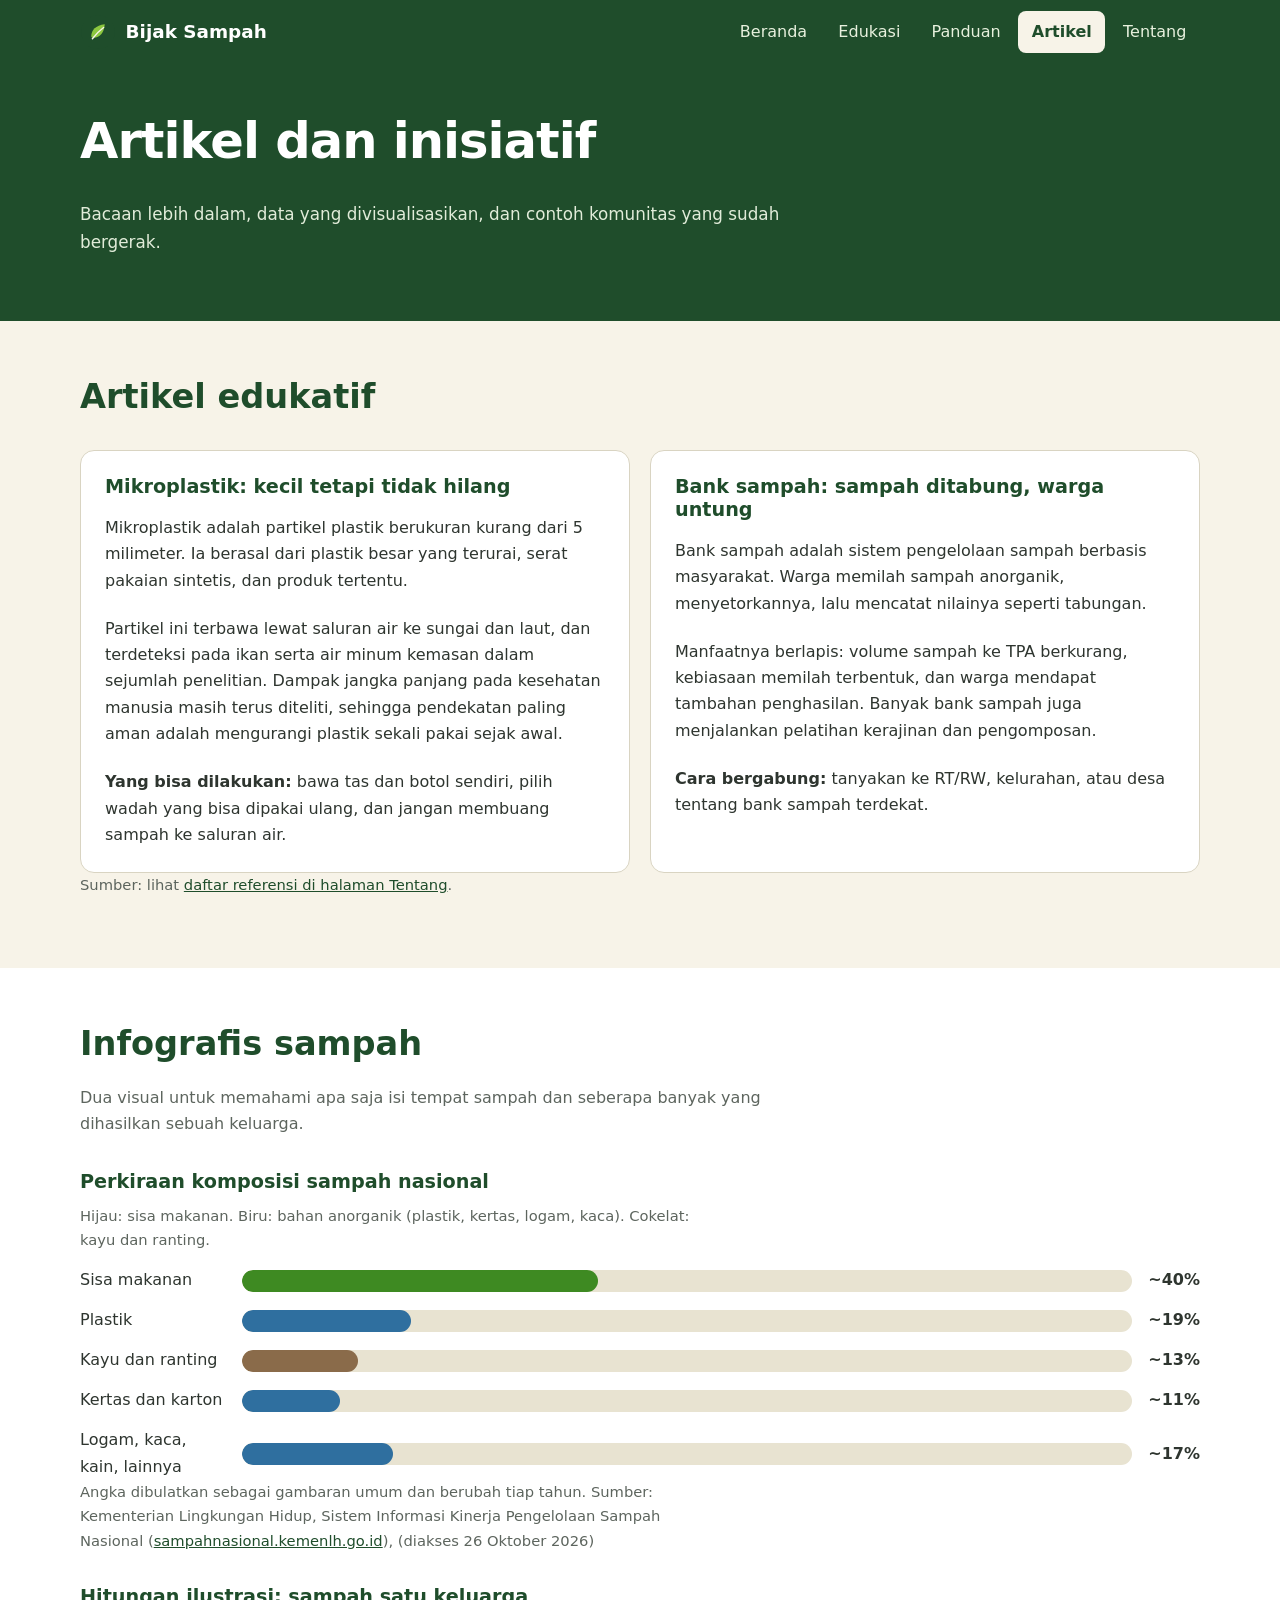
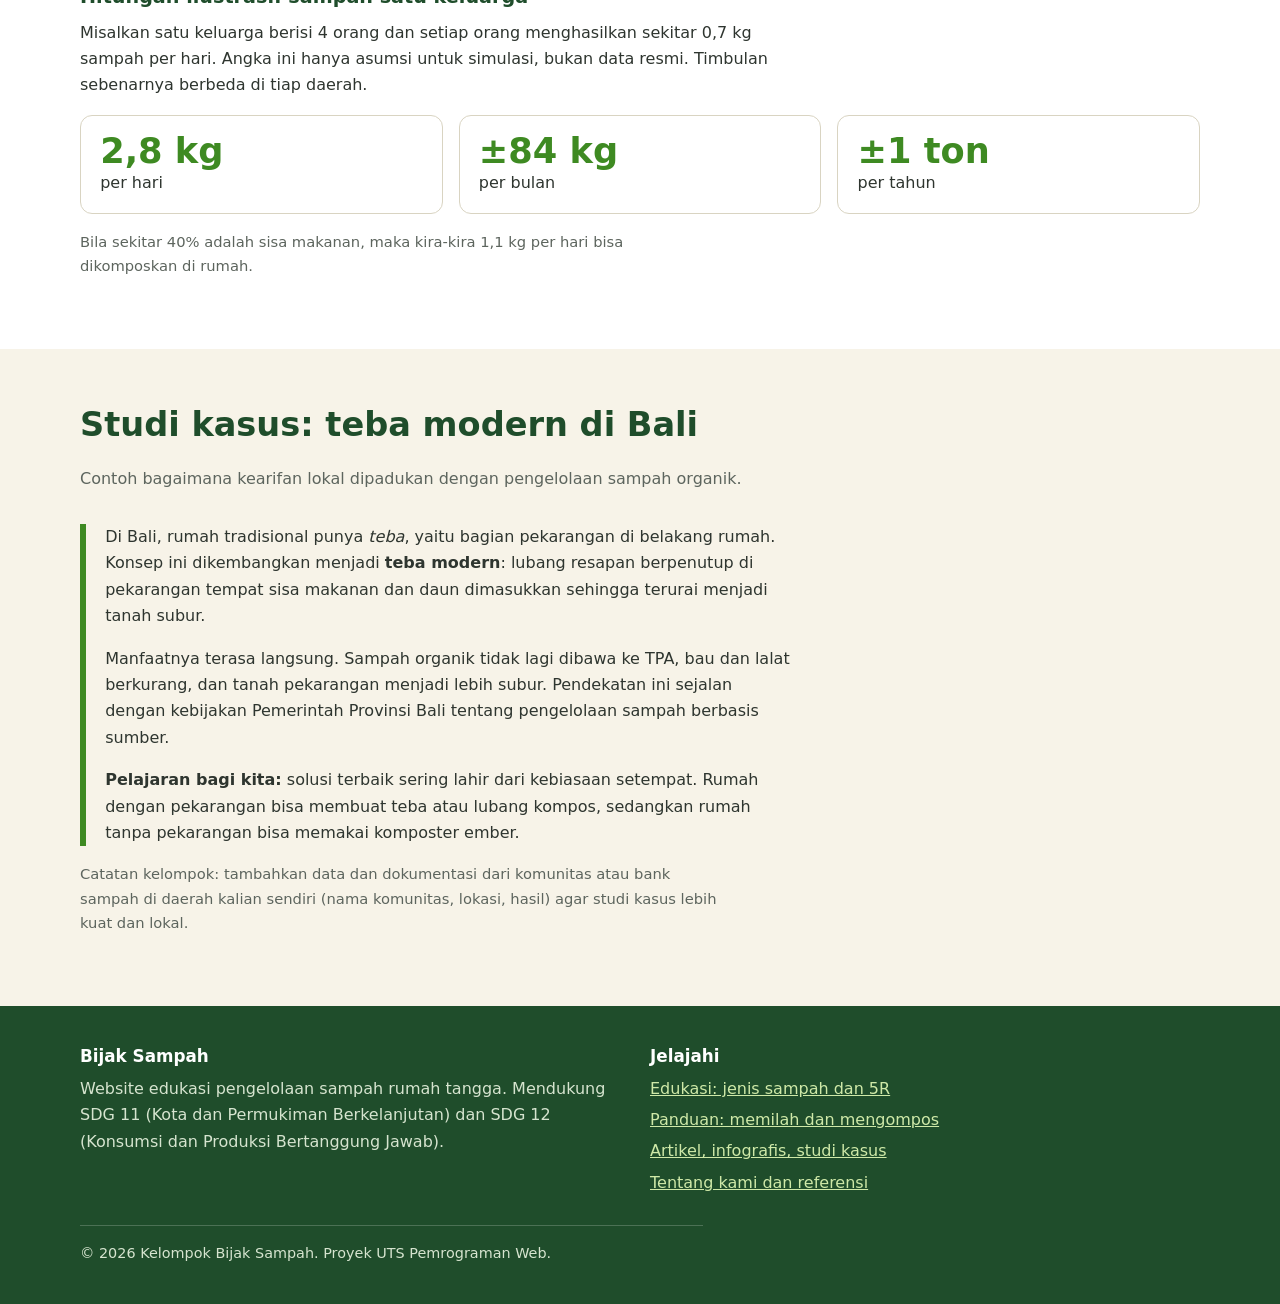
==== commit ce468a4a: "mengubah artikel referensi" ====
--- a/artikel.html
+++ b/artikel.html
@@ -52,6 +52,7 @@
             <p><strong>Cara bergabung:</strong> tanyakan ke RT/RW, kelurahan, atau desa tentang bank sampah terdekat.</p>
           </article>
         </div>
+            <p class="catatan">Sumber: lihat <a href="tentang.html">daftar referensi di halaman Tentang</a>.</p>
       </div>
     </section>
 
@@ -63,6 +64,7 @@
         </div>
 
         <h3>Perkiraan komposisi sampah nasional</h3>
+        <p class="catatan">Hijau: sisa makanan. Biru: bahan anorganik (plastik, kertas, logam, kaca). Cokelat: kayu dan ranting.</p>
         <div class="batang" role="img" aria-label="Diagram batang komposisi sampah: sisa makanan sekitar 40 persen, plastik 19 persen, kayu dan ranting 13 persen, kertas 11 persen, logam, kain, kaca, dan lainnya sisanya">
           <div class="baris-batang"><span class="label">Sisa makanan</span><div class="jalur"><div class="isi" style="--nilai:40"></div></div><span class="nilai">~40%</span></div>
           <div class="baris-batang"><span class="label">Plastik</span><div class="jalur"><div class="isi biru" style="--nilai:19"></div></div><span class="nilai">~19%</span></div>
@@ -72,11 +74,11 @@
         </div>
         <p class="catatan">Angka dibulatkan sebagai gambaran umum dan berubah tiap tahun.
         Sumber: Kementerian Lingkungan Hidup, Sistem Informasi Kinerja Pengelolaan Sampah Nasional
-        (<a href="https://sampahnasional.kemenlh.go.id">sampahnasional.kemenlh.go.id</a>),
-        data tahun 20XX, diakses 26 Oktober 2026.</p>
+        (<a href="https://sampahnasional.kemenlh.go.id" target="_blank" rel="noopener noreferrer">sampahnasional.kemenlh.go.id</a>),
+        (diakses 26 Oktober 2026)</p>
 
         <h3 style="margin-top:2rem">Hitungan ilustrasi: sampah satu keluarga</h3>
-        <p>Misalkan satu keluarga berisi 4 orang dan setiap orang menghasilkan sekitar 0,7 kg sampah per hari. Ini asumsi untuk simulasi, bukan data resmi.</p>
+        <p>Misalkan satu keluarga berisi 4 orang dan setiap orang menghasilkan sekitar 0,7 kg sampah per hari. Angka ini hanya asumsi untuk simulasi, bukan data resmi. Timbulan sebenarnya berbeda di tiap daerah.</p>
         <div class="garis-waktu">
           <div><div class="angka">2,8 kg</div>per hari</div>
           <div><div class="angka">±84 kg</div>per bulan</div>
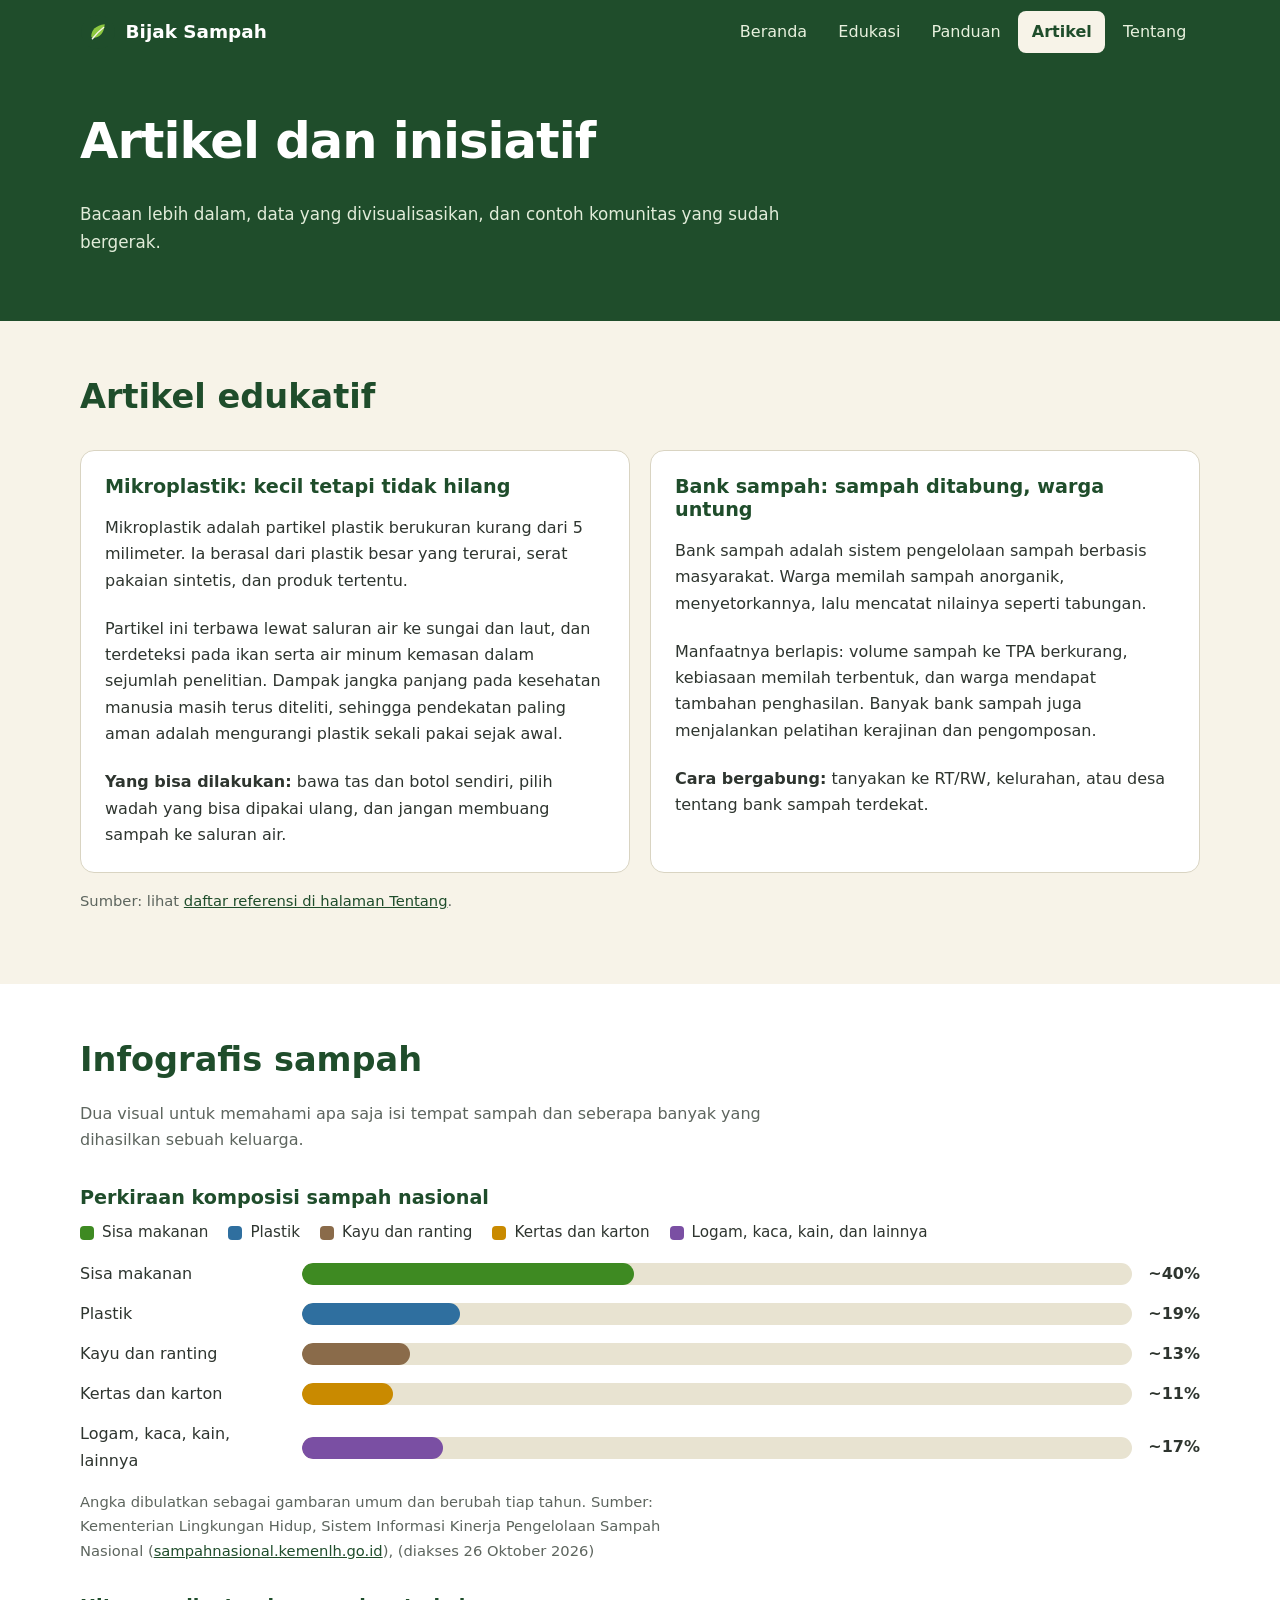
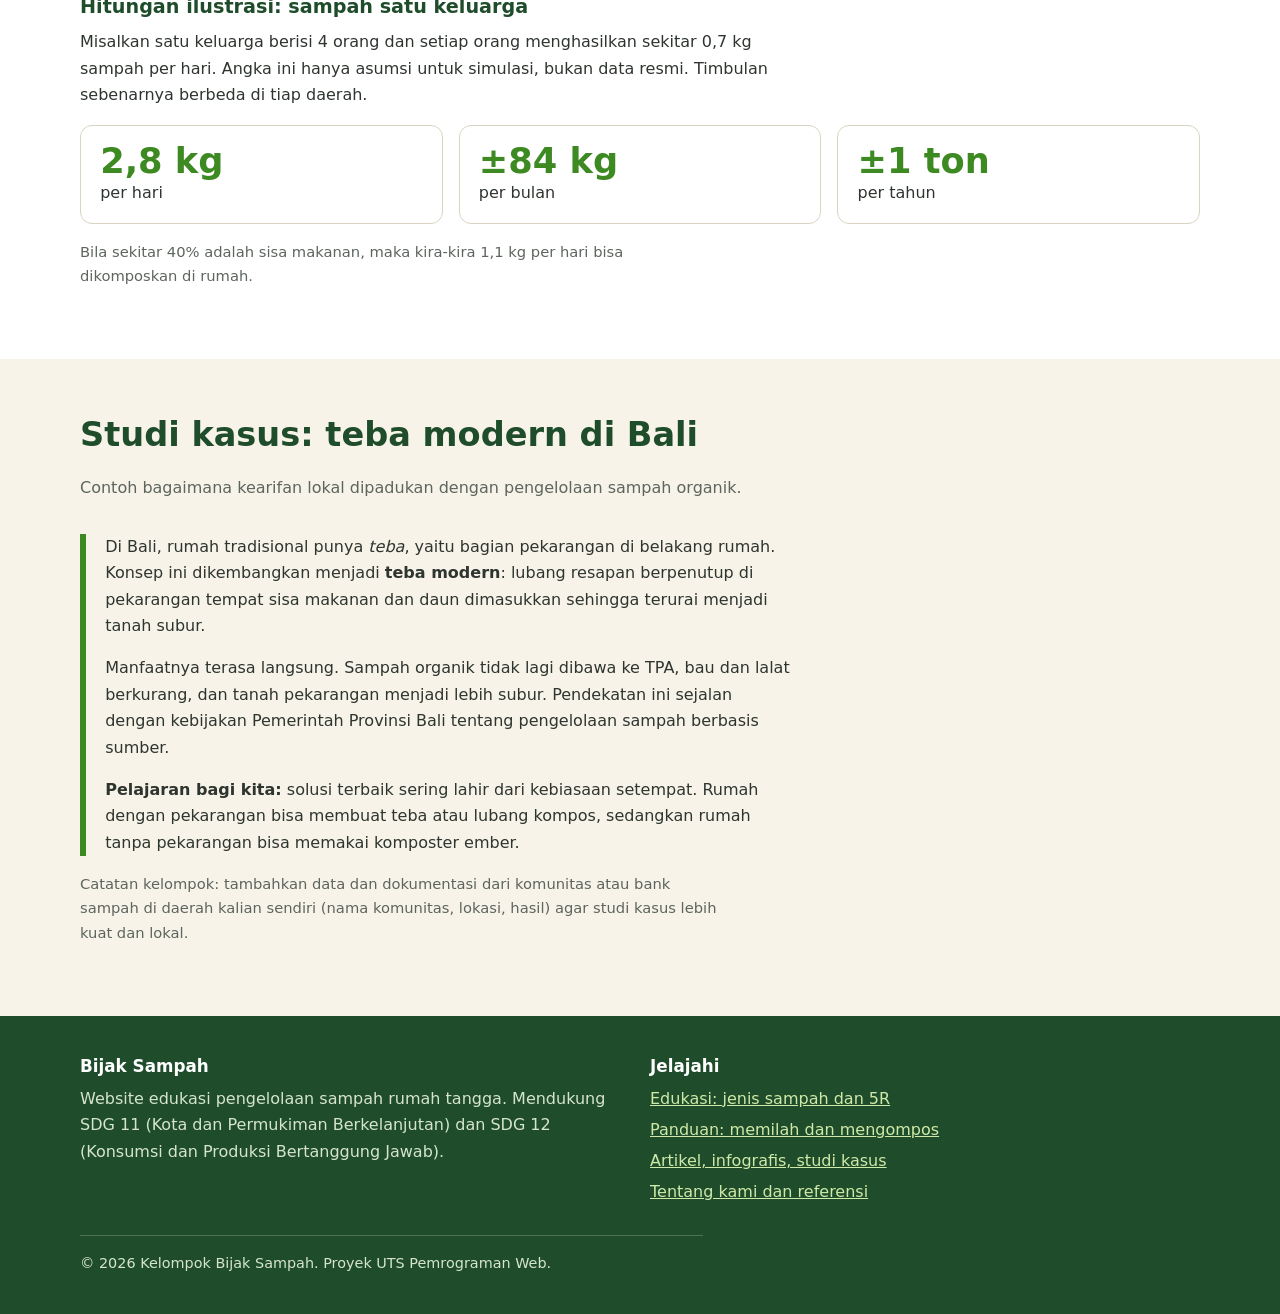
==== commit f97b54c9: "perbarui infografis: legenda, warna batang, dan sumber data" ====
--- a/artikel.html
+++ b/artikel.html
@@ -64,13 +64,19 @@
         </div>
 
         <h3>Perkiraan komposisi sampah nasional</h3>
-        <p class="catatan">Hijau: sisa makanan. Biru: bahan anorganik (plastik, kertas, logam, kaca). Cokelat: kayu dan ranting.</p>
+        <ul class="legenda">
+            <li><span class="kotak hijau"></span>Sisa makanan</li>
+            <li><span class="kotak biru"></span>Plastik</li>
+            <li><span class="kotak cokelat"></span>Kayu dan ranting</li>
+            <li><span class="kotak kuning"></span>Kertas dan karton</li>
+            <li><span class="kotak ungu"></span>Logam, kaca, kain, dan lainnya</li>
+        </ul>
         <div class="batang" role="img" aria-label="Diagram batang komposisi sampah: sisa makanan sekitar 40 persen, plastik 19 persen, kayu dan ranting 13 persen, kertas 11 persen, logam, kain, kaca, dan lainnya sisanya">
           <div class="baris-batang"><span class="label">Sisa makanan</span><div class="jalur"><div class="isi" style="--nilai:40"></div></div><span class="nilai">~40%</span></div>
           <div class="baris-batang"><span class="label">Plastik</span><div class="jalur"><div class="isi biru" style="--nilai:19"></div></div><span class="nilai">~19%</span></div>
           <div class="baris-batang"><span class="label">Kayu dan ranting</span><div class="jalur"><div class="isi cokelat" style="--nilai:13"></div></div><span class="nilai">~13%</span></div>
-          <div class="baris-batang"><span class="label">Kertas dan karton</span><div class="jalur"><div class="isi biru" style="--nilai:11"></div></div><span class="nilai">~11%</span></div>
-          <div class="baris-batang"><span class="label">Logam, kaca, kain, lainnya</span><div class="jalur"><div class="isi biru" style="--nilai:17"></div></div><span class="nilai">~17%</span></div>
+          <div class="baris-batang"><span class="label">Kertas dan karton</span><div class="jalur"><div class="isi kuning" style="--nilai:11"></div></div><span class="nilai">~11%</span></div>
+          <div class="baris-batang"><span class="label">Logam, kaca, kain, lainnya</span><div class="jalur"><div class="isi ungu" style="--nilai:17"></div></div><span class="nilai">~17%</span></div>
         </div>
         <p class="catatan">Angka dibulatkan sebagai gambaran umum dan berubah tiap tahun.
         Sumber: Kementerian Lingkungan Hidup, Sistem Informasi Kinerja Pengelolaan Sampah Nasional
--- a/css/style.css
+++ b/css/style.css
@@ -103,8 +103,7 @@
 
 .fakta { background: var(--hijau-muda); border-left: 6px solid var(--hijau-daun); border-radius: 10px; padding: 1.1rem 1.3rem; margin: 0 0 1rem; }
 .fakta strong { color: var(--hijau-tua); }
-.catatan { font-size: .92rem; color: var(--teks-redup); }
-
+.catatan { font-size: .92rem; color: var(--teks-redup); margin-top: 1rem; }
 
 .langkah { list-style: none; counter-reset: langkah; padding: 0; margin: 0; display: grid; gap: 1rem; }
 .langkah li {
@@ -150,13 +149,22 @@
 
 
 .batang { display: grid; gap: .85rem; }
-.baris-batang { display: grid; grid-template-columns: 150px 1fr 56px; align-items: center; gap: .75rem; }
+.baris-batang { display: grid; grid-template-columns: 210px 1fr 56px; align-items: center; gap: .75rem; }
 .jalur { background: #e8e3d1; border-radius: 999px; height: 22px; overflow: hidden; }
 .isi { height: 100%; width: calc(var(--nilai) * 1%); background: var(--hijau-daun); border-radius: 999px; }
 .isi.biru { background: var(--anorganik); }
 .isi.cokelat { background: #8a6b4a; }
+.isi.kuning { background: #c98a00; }
+.isi.ungu   { background: #7a4fa3; }
 .nilai { font-weight: 700; text-align: right; }
-
+.legenda { list-style: none; display: flex; flex-wrap: wrap; gap: .5rem 1.25rem; margin: 0 0 1rem; padding: 0; font-size: .95rem; }
+.legenda li { display: flex; align-items: center; gap: .5rem; }
+.kotak { width: 14px; height: 14px; border-radius: 4px; flex: none; }
+.kotak.hijau   { background: var(--hijau-daun); }
+.kotak.biru    { background: var(--anorganik); }
+.kotak.cokelat { background: #8a6b4a; }
+.kotak.kuning  { background: #c98a00; }
+.kotak.ungu    { background: #7a4fa3; }
 
 .garis-waktu { display: flex; flex-wrap: wrap; gap: 1rem; }
 .garis-waktu > div { flex: 1 1 180px; background: var(--putih); border: 1px solid var(--garis); border-radius: 12px; padding: 1rem 1.2rem; }
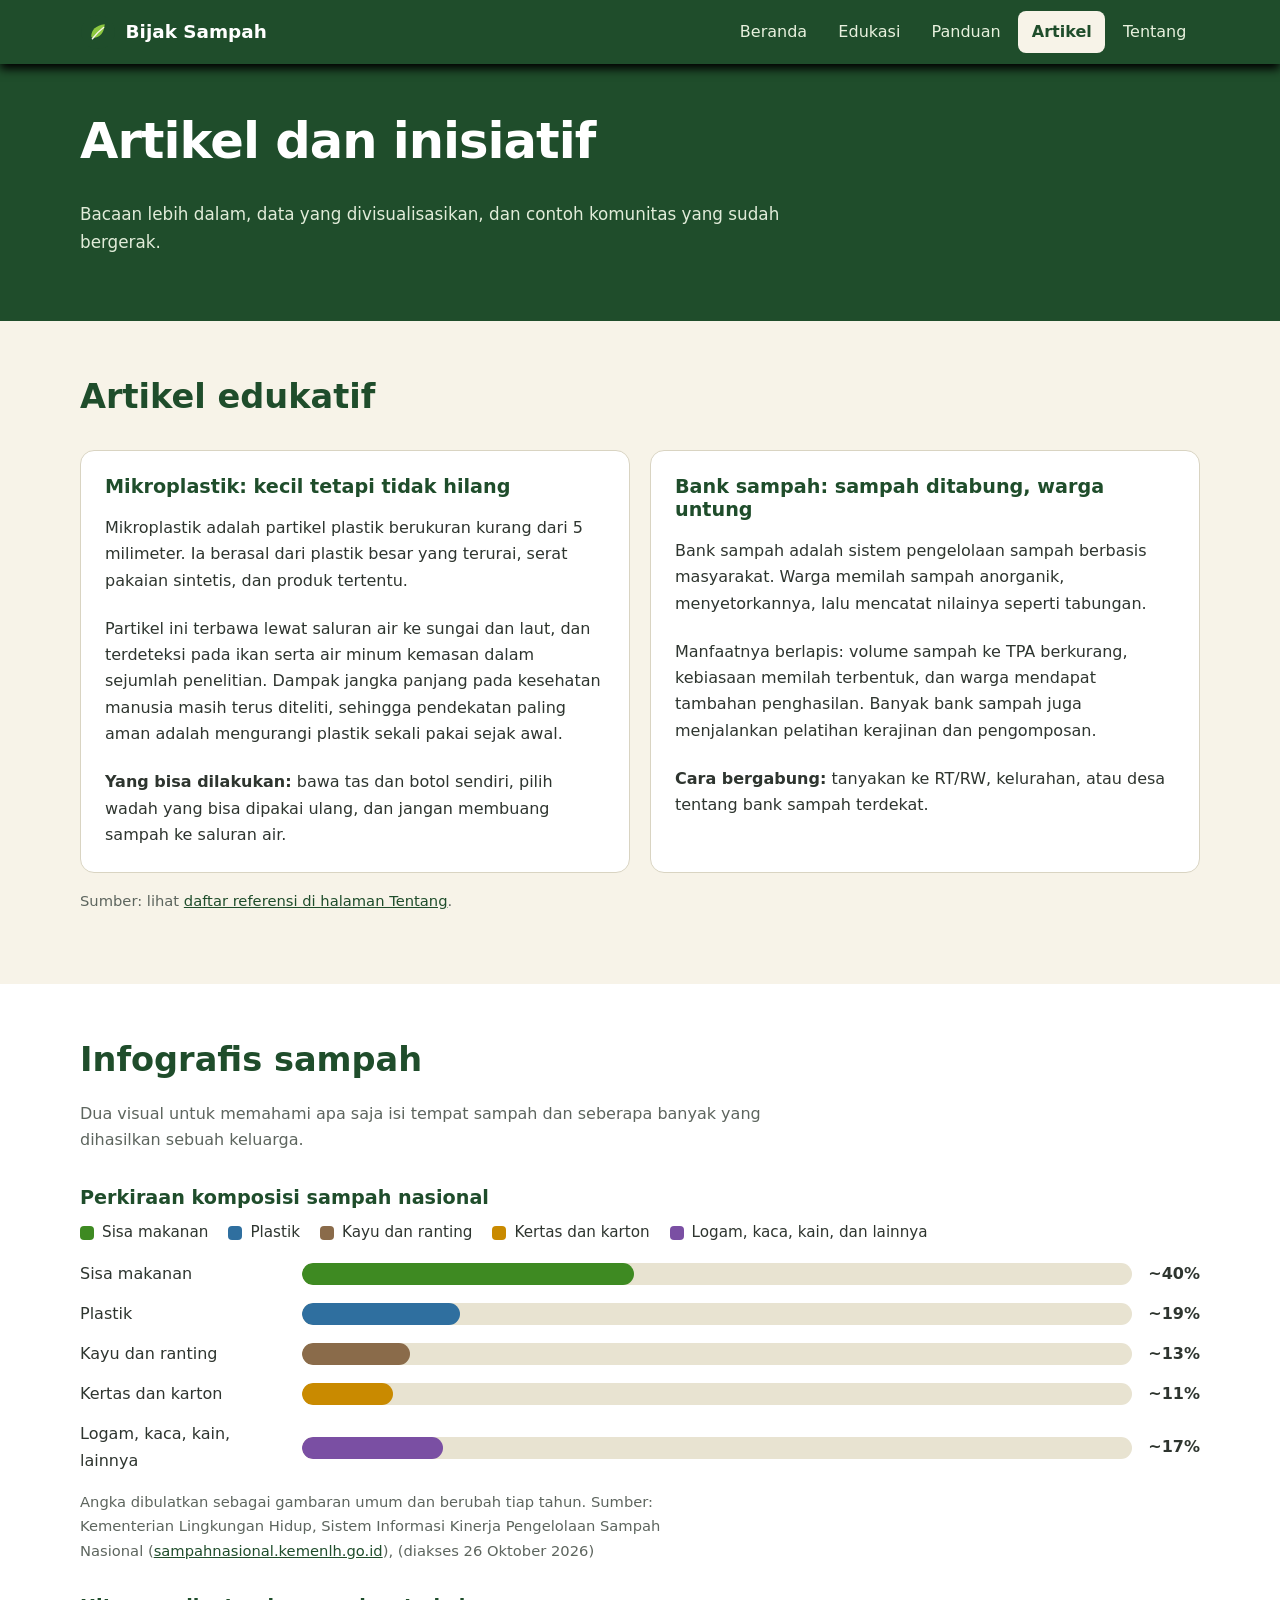
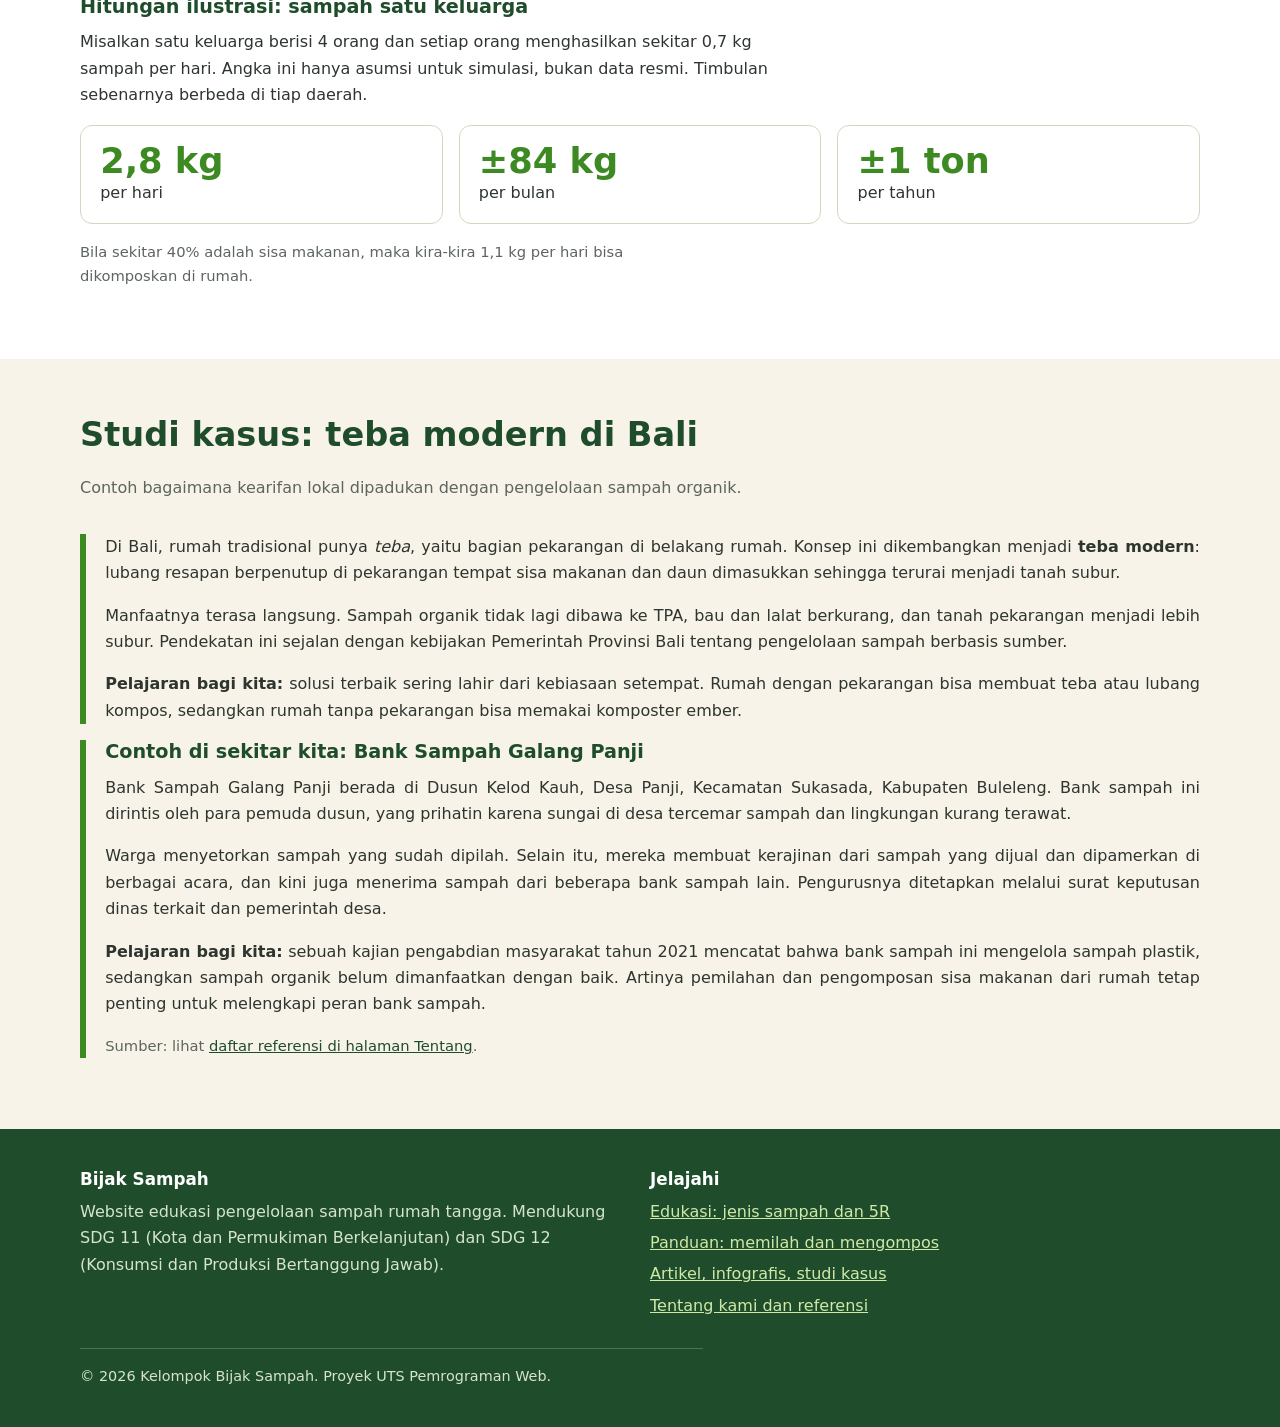
==== commit b3db7245: "rapikan studi kasus dan tambah contoh Bank Sampah Galang Panji" ====
--- a/artikel.html
+++ b/artikel.html
@@ -105,7 +105,13 @@
           <p>Manfaatnya terasa langsung. Sampah organik tidak lagi dibawa ke TPA, bau dan lalat berkurang, dan tanah pekarangan menjadi lebih subur. Pendekatan ini sejalan dengan kebijakan Pemerintah Provinsi Bali tentang pengelolaan sampah berbasis sumber.</p>
           <p><strong>Pelajaran bagi kita:</strong> solusi terbaik sering lahir dari kebiasaan setempat. Rumah dengan pekarangan bisa membuat teba atau lubang kompos, sedangkan rumah tanpa pekarangan bisa memakai komposter ember.</p>
         </div>
-        <p class="catatan">Catatan kelompok: tambahkan data dan dokumentasi dari komunitas atau bank sampah di daerah kalian sendiri (nama komunitas, lokasi, hasil) agar studi kasus lebih kuat dan lokal.</p>
+        <div class="studi jarak-atas">
+          <h3>Contoh di sekitar kita: Bank Sampah Galang Panji</h3>
+          <p>Bank Sampah Galang Panji berada di Dusun Kelod Kauh, Desa Panji, Kecamatan Sukasada, Kabupaten Buleleng. Bank sampah ini dirintis oleh para pemuda dusun, yang prihatin karena sungai di desa tercemar sampah dan lingkungan kurang terawat.</p>
+          <p>Warga menyetorkan sampah yang sudah dipilah. Selain itu, mereka membuat kerajinan dari sampah yang dijual dan dipamerkan di berbagai acara, dan kini juga menerima sampah dari beberapa bank sampah lain. Pengurusnya ditetapkan melalui surat keputusan dinas terkait dan pemerintah desa.</p>
+          <p><strong>Pelajaran bagi kita:</strong> sebuah kajian pengabdian masyarakat tahun 2021 mencatat bahwa bank sampah ini mengelola sampah plastik, sedangkan sampah organik belum dimanfaatkan dengan baik. Artinya pemilahan dan pengomposan sisa makanan dari rumah tetap penting untuk melengkapi peran bank sampah.</p>
+          <p class="catatan">Sumber: lihat <a href="tentang.html">daftar referensi di halaman Tentang</a>.</p>
+        </div>
       </div>
     </section>
 
--- a/css/style.css
+++ b/css/style.css
@@ -57,6 +57,7 @@
 .header-situs {
   position: sticky; top: 0; z-index: 10;
   background: var(--hijau-tua); color: var(--krem);
+  box-shadow: 0px 5px 9px black;
 }
 .bar-nav { display: flex; align-items: center; justify-content: space-between; min-height: 64px; gap: 1rem; }
 .merek { display: flex; align-items: center; gap: .6rem; color: var(--putih); text-decoration: none; font-weight: 700; font-size: 1.15rem; }
@@ -172,6 +173,12 @@
 
 .studi { border-left: 6px solid var(--hijau-daun); padding-left: 1.2rem; }
 
+#studi-kasus .studi p {
+  max-width: none;
+  text-align: justify;
+  hyphens: auto;
+}
+
 .anggota { display: flex; align-items: center; gap: 1rem; }
 .avatar { width: 52px; height: 52px; flex: none; border-radius: 50%; background: var(--hijau-muda); color: var(--hijau-tua); display: grid; place-items: center; font-weight: 800; }
 
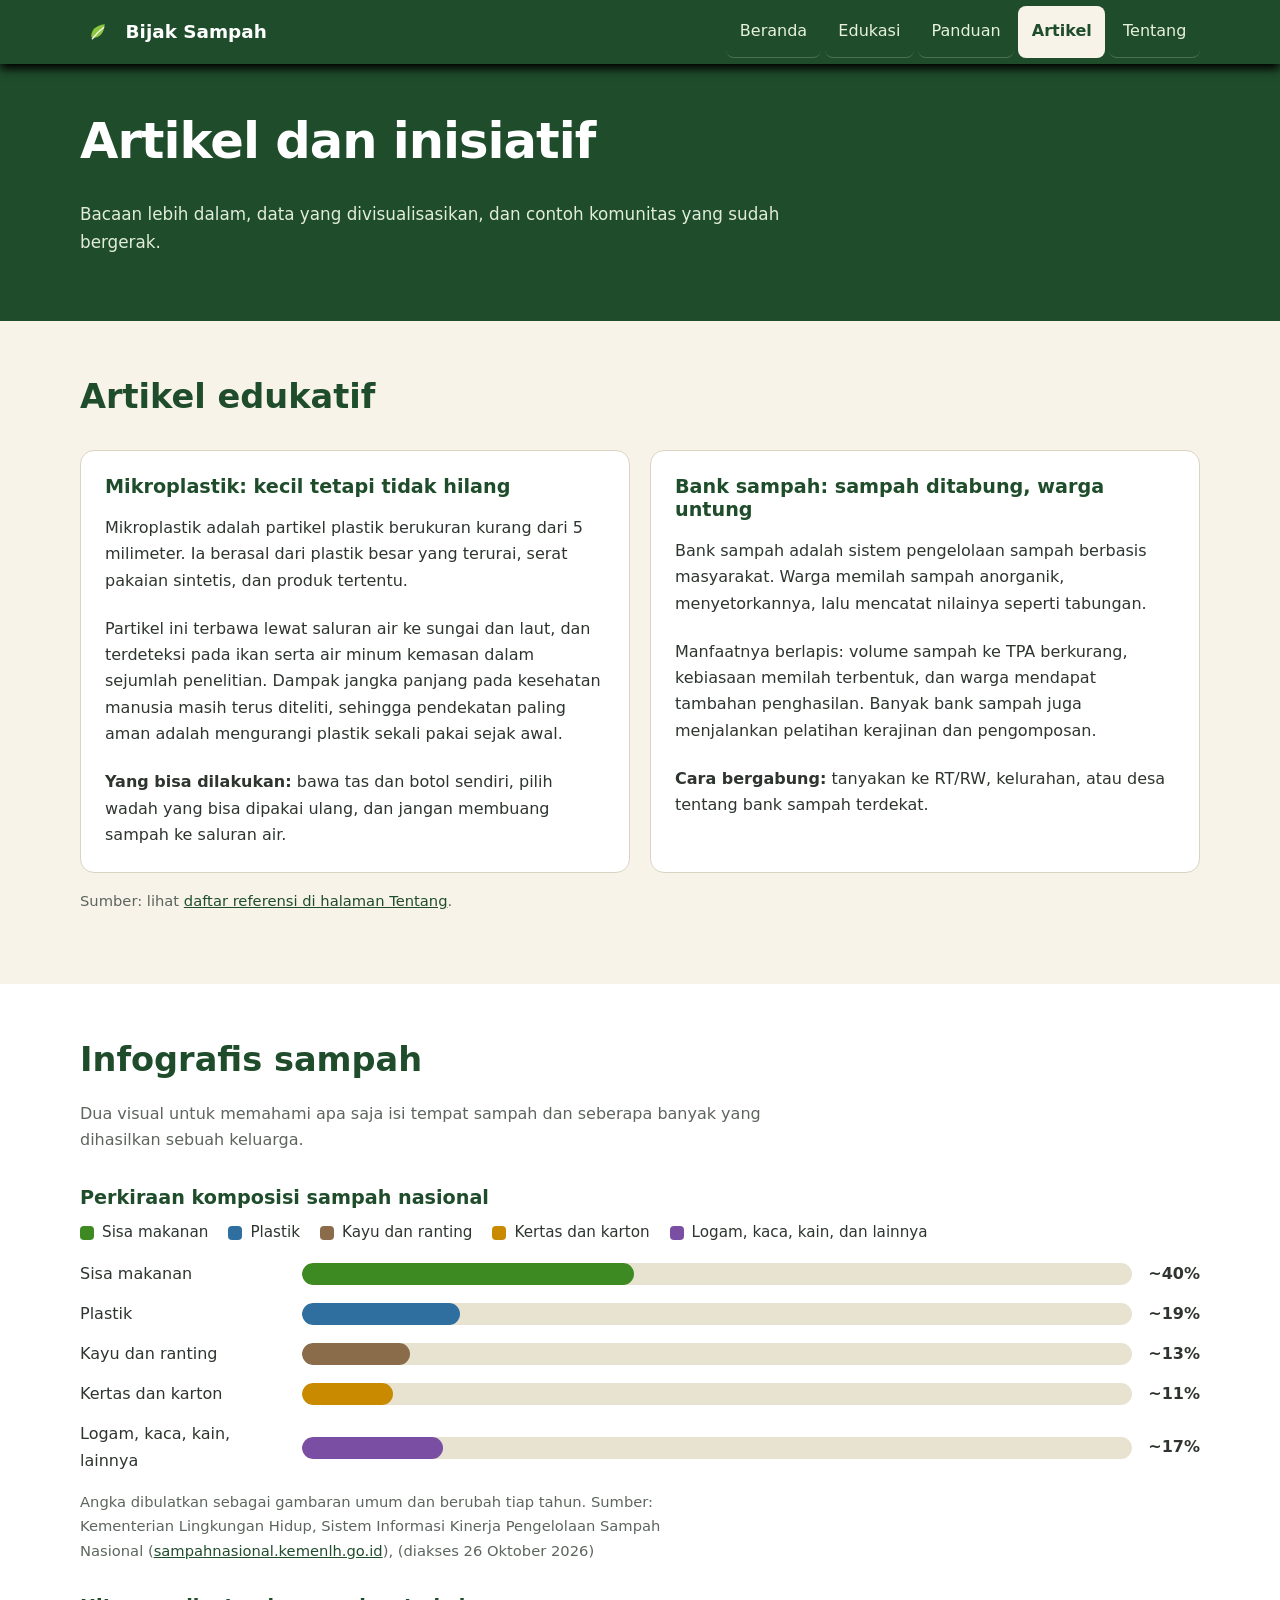
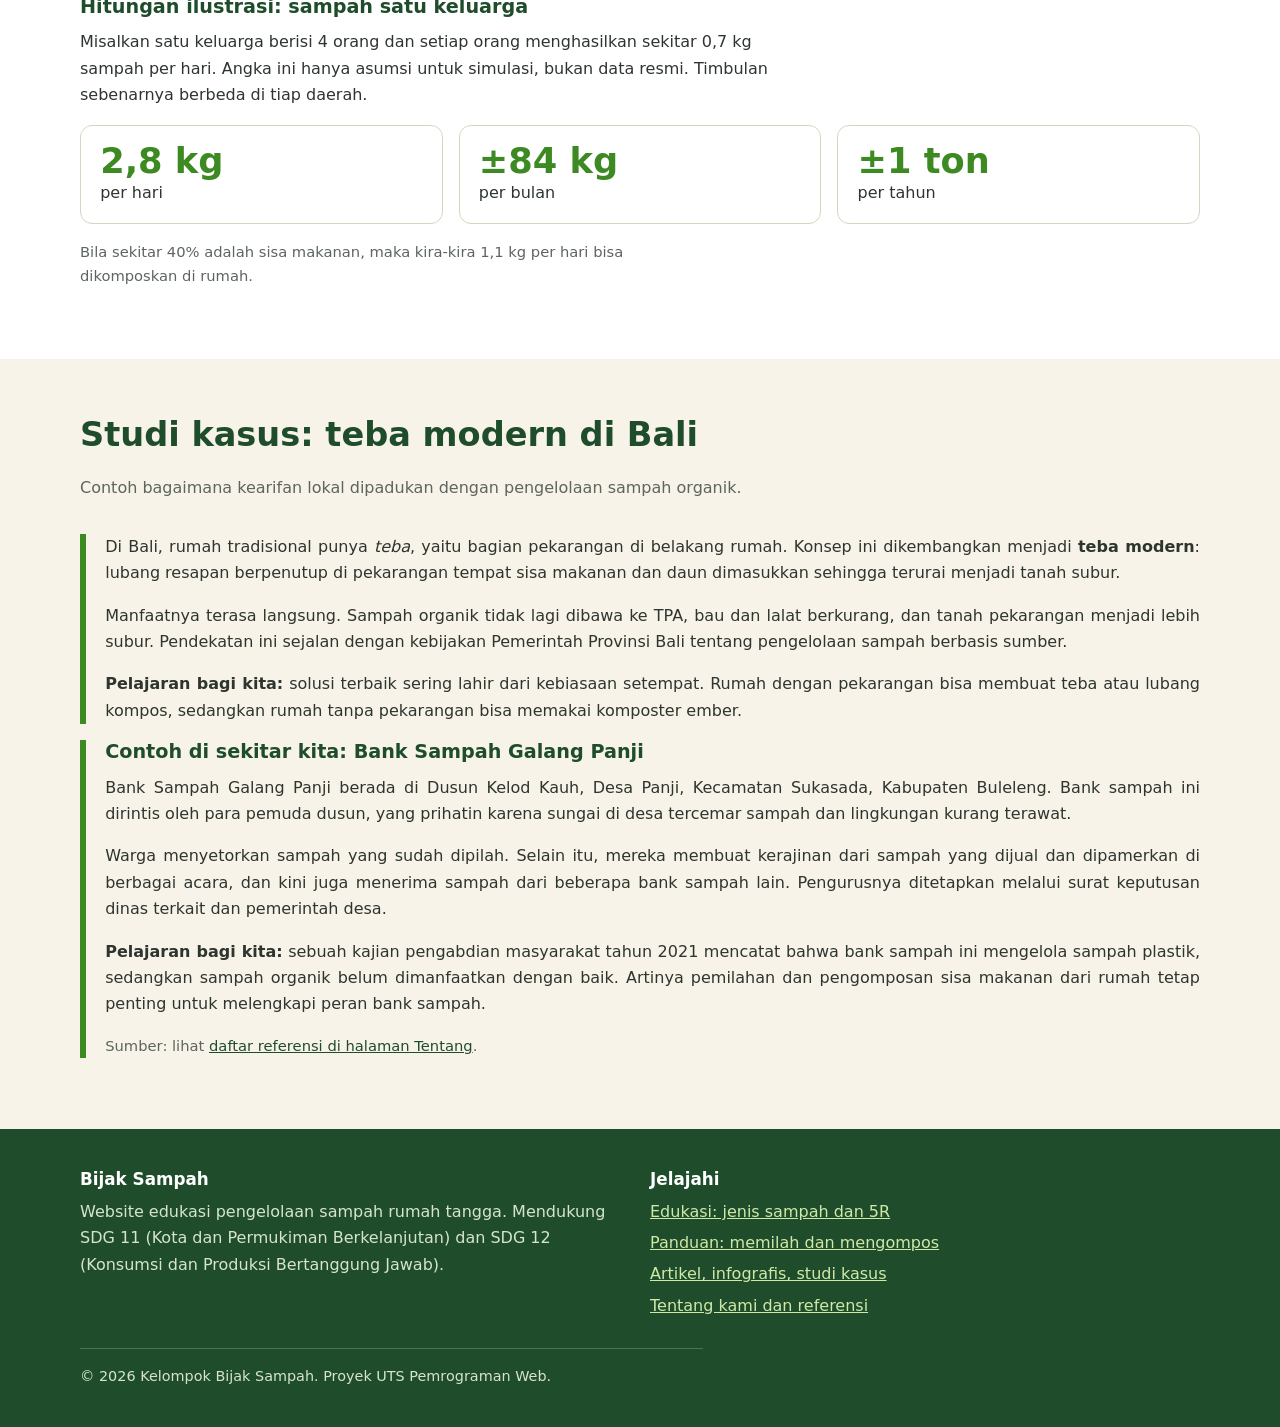
==== commit b11c2c1a: "hapus link pada Judul" ====
--- a/artikel.html
+++ b/artikel.html
@@ -12,7 +12,7 @@
   <header class="header-situs">
     <div class="wadah">
       <nav class="bar-nav" aria-label="Navigasi utama">
-        <a class="merek" href="index.html"><img src="images/logo.svg" alt="" width="36" height="36">Bijak Sampah</a>
+        <a class="merek"><img src="images/logo.svg" alt="" width="36" height="36">Bijak Sampah</a>
         <input type="checkbox" id="cek-menu" class="cek-menu" aria-label="Buka atau tutup menu">
         <label for="cek-menu" class="tombol-menu">Menu</label>
         <ul class="menu">
--- a/css/style.css
+++ b/css/style.css
@@ -63,7 +63,7 @@
 .merek { display: flex; align-items: center; gap: .6rem; color: var(--putih); text-decoration: none; font-weight: 700; font-size: 1.15rem; }
 .merek img { width: 36px; height: 36px; }
 .menu { display: flex; gap: .25rem; list-style: none; margin: 0; padding: 0; }
-.menu a { display: block; padding: .5rem .85rem; border-radius: 8px; color: #e8f1de; text-decoration: none; font-weight: 500; }
+.menu a { display: block; padding: .8rem .85rem; border-radius: 8px; color: #e8f1de; text-decoration: none; font-weight: 500;  border-bottom: 1px solid rgba(255,255,225,.2);}
 .menu a:hover { background: rgba(255,255,255,.12); color: var(--putih); }
 .menu a[aria-current="page"] { background: var(--krem); color: var(--hijau-tua); font-weight: 700; }
 
@@ -119,7 +119,7 @@
   display: grid; place-items: center;
 }
 .langkah h3 { margin-bottom: .2em; font-size: 1.05rem; }
-.langkah p { margin: 0; }
+.langkah p { margin: 0;max-width: none; }
 
 
 .bungkus-tabel { overflow-x: auto; border: 1px solid var(--garis); border-radius: 12px; background: var(--putih); }
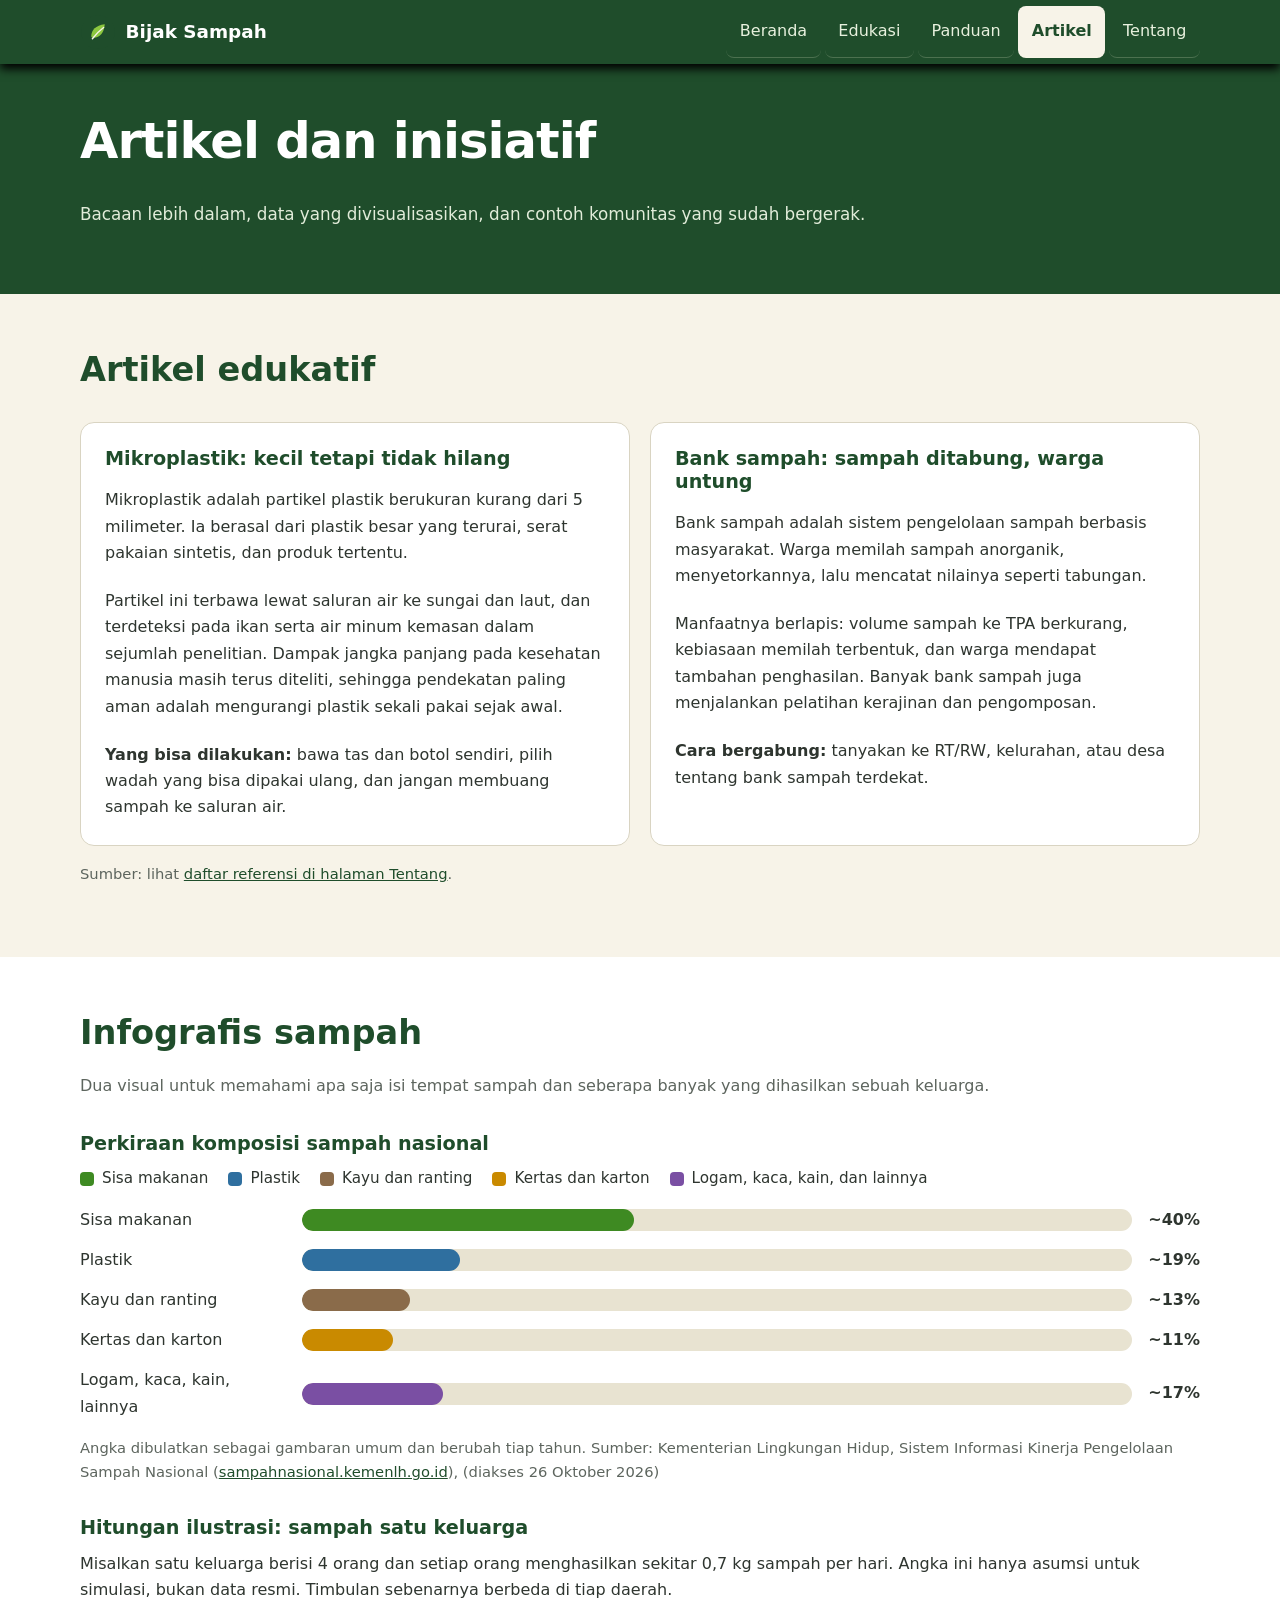
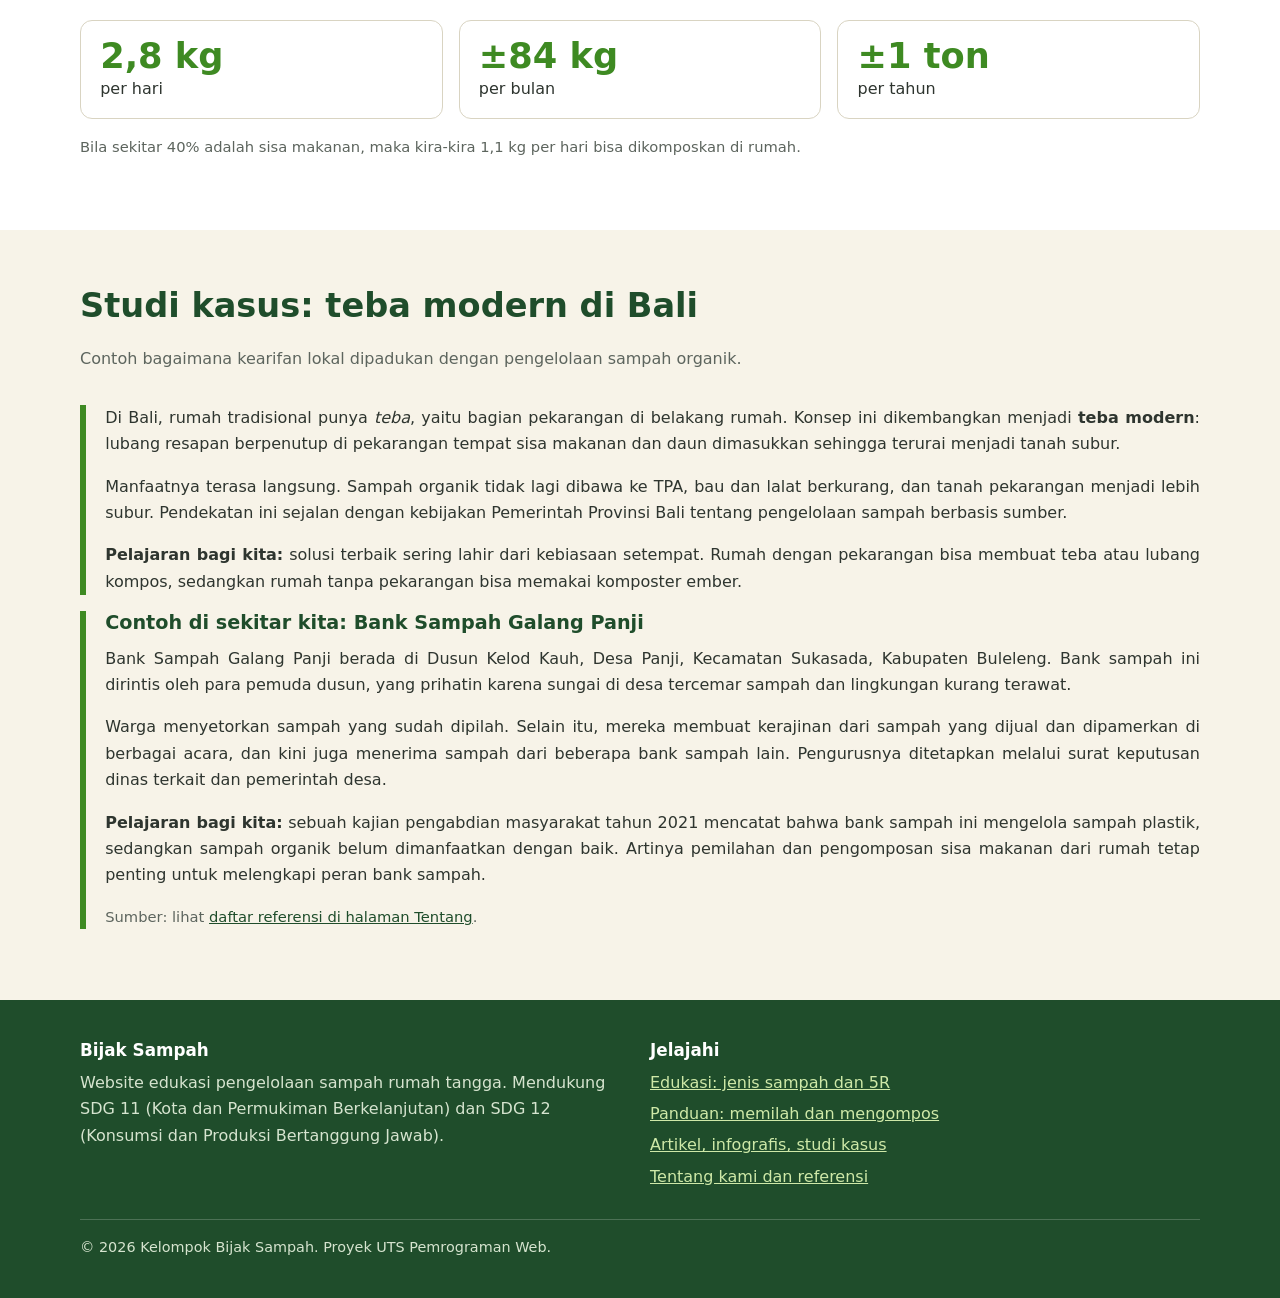
==== commit 6bebf5b4: "hapus class yang kurang tepat" ====
--- a/artikel.html
+++ b/artikel.html
@@ -105,7 +105,7 @@
           <p>Manfaatnya terasa langsung. Sampah organik tidak lagi dibawa ke TPA, bau dan lalat berkurang, dan tanah pekarangan menjadi lebih subur. Pendekatan ini sejalan dengan kebijakan Pemerintah Provinsi Bali tentang pengelolaan sampah berbasis sumber.</p>
           <p><strong>Pelajaran bagi kita:</strong> solusi terbaik sering lahir dari kebiasaan setempat. Rumah dengan pekarangan bisa membuat teba atau lubang kompos, sedangkan rumah tanpa pekarangan bisa memakai komposter ember.</p>
         </div>
-        <div class="studi jarak-atas">
+        <div class="studi">
           <h3>Contoh di sekitar kita: Bank Sampah Galang Panji</h3>
           <p>Bank Sampah Galang Panji berada di Dusun Kelod Kauh, Desa Panji, Kecamatan Sukasada, Kabupaten Buleleng. Bank sampah ini dirintis oleh para pemuda dusun, yang prihatin karena sungai di desa tercemar sampah dan lingkungan kurang terawat.</p>
           <p>Warga menyetorkan sampah yang sudah dipilah. Selain itu, mereka membuat kerajinan dari sampah yang dijual dan dipamerkan di berbagai acara, dan kini juga menerima sampah dari beberapa bank sampah lain. Pengurusnya ditetapkan melalui surat keputusan dinas terkait dan pemerintah desa.</p>
--- a/css/style.css
+++ b/css/style.css
@@ -27,7 +27,7 @@
 
 img { max-width: 100%; height: auto; display: block; }
 a { color: var(--hijau-tua); }
-a:hover { color: var(--hijau-daun); }
+p a:hover { color: var(--hijau-daun); }
 :focus-visible { outline: 3px solid #e0a500; outline-offset: 2px; }
 
 
@@ -35,7 +35,7 @@
 h1 { font-size: clamp(2rem, 5vw, 3.1rem); letter-spacing: -.02em; }
 h2 { font-size: clamp(1.5rem, 3.2vw, 2.1rem); }
 h3 { font-size: 1.2rem; }
-p { margin: 0 0 1em; max-width: 68ch; }
+p { margin: 0 0 1em; max-width: none; }
 .redup { color: var(--teks-redup); }
 
 
@@ -80,8 +80,6 @@
 .tombol-utama:hover { background: #ffd84d; color: #2b2400; }
 .tombol-garis { border-color: var(--krem); color: var(--krem); }
 .tombol-garis:hover { background: rgba(255,255,255,.14); color: var(--putih); }
-.tombol-hijau { background: var(--hijau-tua); color: var(--putih); }
-.tombol-hijau:hover { background: var(--hijau-daun); color: var(--putih); }
 .aksi { display: flex; flex-wrap: wrap; gap: .75rem; margin-top: 1.5rem; }
 
 
@@ -174,13 +172,9 @@
 .studi { border-left: 6px solid var(--hijau-daun); padding-left: 1.2rem; }
 
 #studi-kasus .studi p {
-  max-width: none;
   text-align: justify;
   hyphens: auto;
 }
-
-.anggota { display: flex; align-items: center; gap: 1rem; }
-.avatar { width: 52px; height: 52px; flex: none; border-radius: 50%; background: var(--hijau-muda); color: var(--hijau-tua); display: grid; place-items: center; font-weight: 800; }
 
 
 @media (max-width: 900px) {
@@ -254,7 +248,7 @@
   position: absolute; top: .6rem; right: .6rem; z-index: 2;
   background: var(--hijau-tua); color: var(--putih); text-decoration: none;
   font-weight: 700; padding: .45rem .9rem; border-radius: 999px;
-}
+} 
 .modal-tutup:hover { background: var(--hijau-daun); color: var(--putih); }
 
 @media (max-width: 900px) {
@@ -268,6 +262,5 @@
   .galeri-jenis { grid-template-columns: 1fr; }
   .kartu-gambar { aspect-ratio: 16 / 10; }
   .modal { align-items: flex-start; padding: .75rem; }
-  .modal:target { align-items: flex-start; }
   .modal-isi img { height: 180px; }
 }
